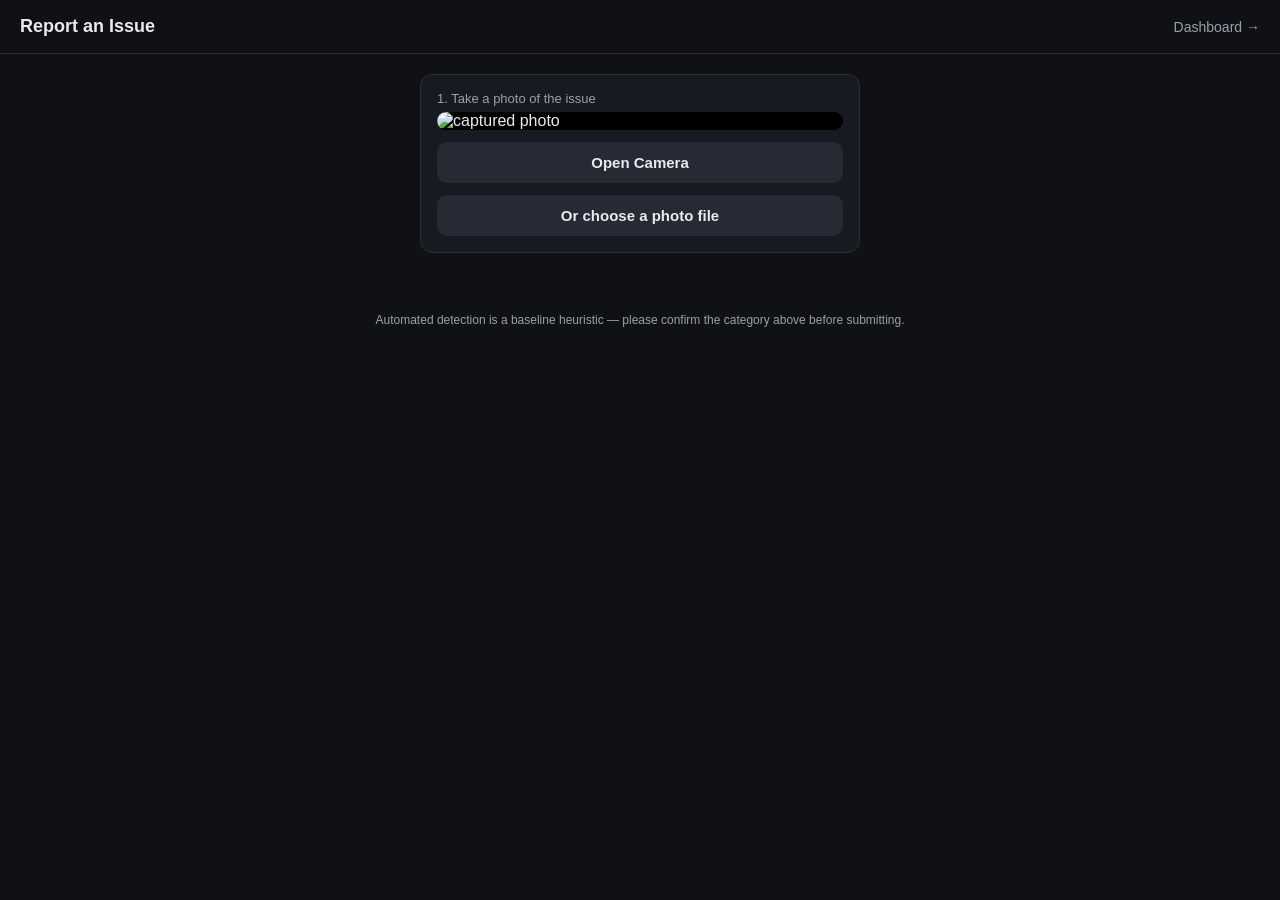
==== frontend/report.html @ 920ede9d "Initial commit: civic issue reporting prototype FastAPI backend (classify, geocode, email alert, SQL" ====
<!doctype html>
<html lang="en">
<head>
<meta charset="utf-8">
<meta name="viewport" content="width=device-width, initial-scale=1">
<title>Report a Civic Issue</title>
<style>
  :root {
    --bg: #0f1115; --panel: #171a21; --border: #2a2e38;
    --text: #e8eaed; --muted: #9aa0ab; --accent: #4f8cff;
    --good: #3ddc84; --warn: #ffb545; --bad: #ff5d5d;
  }
  * { box-sizing: border-box; }
  body {
    margin: 0; font-family: -apple-system, BlinkMacSystemFont, "Segoe UI", Roboto, sans-serif;
    background: var(--bg); color: var(--text);
  }
  header {
    padding: 16px 20px; border-bottom: 1px solid var(--border);
    display: flex; align-items: center; justify-content: space-between;
  }
  header h1 { font-size: 18px; margin: 0; }
  header a { color: var(--muted); text-decoration: none; font-size: 14px; }
  main { max-width: 480px; margin: 0 auto; padding: 20px; }
  .card {
    background: var(--panel); border: 1px solid var(--border);
    border-radius: 12px; padding: 16px; margin-bottom: 16px;
  }
  video, img.preview {
    width: 100%; border-radius: 10px; background: #000; display: block;
  }
  .row { display: flex; gap: 10px; margin-top: 12px; }
  button {
    flex: 1; padding: 12px 14px; border-radius: 10px; border: none;
    font-size: 15px; font-weight: 600; cursor: pointer;
  }
  button.primary { background: var(--accent); color: white; }
  button.secondary { background: #262a35; color: var(--text); }
  button:disabled { opacity: 0.5; cursor: not-allowed; }
  .status-line { font-size: 13px; color: var(--muted); margin-top: 8px; }
  .status-line.good { color: var(--good); }
  .status-line.bad { color: var(--bad); }
  select {
    width: 100%; padding: 10px; border-radius: 8px; background: #11131a;
    color: var(--text); border: 1px solid var(--border); font-size: 15px;
  }
  .badge {
    display: inline-block; padding: 3px 10px; border-radius: 999px;
    font-size: 12px; font-weight: 600; margin-bottom: 8px;
  }
  .badge.high { background: rgba(61,220,132,0.15); color: var(--good); }
  .badge.low { background: rgba(255,181,69,0.15); color: var(--warn); }
  label { font-size: 13px; color: var(--muted); display: block; margin-bottom: 6px; }
  .hidden { display: none; }
  footer { text-align: center; color: var(--muted); font-size: 12px; padding: 24px; }
</style>
</head>
<body>

<header>
  <h1>Report an Issue</h1>
  <a href="dashboard.html">Dashboard →</a>
</header>

<main>

  <div class="card" id="camera-card">
    <label>1. Take a photo of the issue</label>
    <video id="video" autoplay playsinline class="hidden"></video>
    <img id="preview" class="preview hidden" alt="captured photo">
    <canvas id="canvas" class="hidden"></canvas>
    <div class="row">
      <button class="secondary" id="start-camera-btn">Open Camera</button>
      <button class="primary hidden" id="capture-btn">Capture</button>
    </div>
    <div class="row hidden" id="retake-row">
      <button class="secondary" id="retake-btn">Retake</button>
    </div>
    <input type="file" id="file-input" accept="image/*" capture="environment" class="hidden">
    <div class="row">
      <button class="secondary" id="upload-btn">Or choose a photo file</button>
    </div>
  </div>

  <div class="card hidden" id="location-card">
    <label>2. Location</label>
    <div id="location-status" class="status-line">Getting your location…</div>
  </div>

  <div class="card hidden" id="classify-card">
    <label>3. Detected issue — confirm or correct it</label>
    <div id="classify-status" class="status-line">Analyzing photo…</div>
    <div id="classify-result" class="hidden">
      <span id="confidence-badge" class="badge"></span>
      <select id="category-select">
        <option value="pothole">Pothole</option>
        <option value="garbage">Garbage / Waste Pile</option>
        <option value="broken_streetlight">Broken Streetlight</option>
        <option value="water_leakage">Water Leakage</option>
      </select>
    </div>
  </div>

  <div class="card hidden" id="submit-card">
    <button class="primary" id="submit-btn" style="width:100%">Submit Report</button>
    <div id="submit-status" class="status-line"></div>
  </div>

</main>

<footer>Automated detection is a baseline heuristic — please confirm the category above before submitting.</footer>

<script>
const API_BASE = window.location.origin;

const videoEl = document.getElementById('video');
const previewEl = document.getElementById('preview');
const canvasEl = document.getElementById('canvas');
const startCameraBtn = document.getElementById('start-camera-btn');
const captureBtn = document.getElementById('capture-btn');
const retakeRow = document.getElementById('retake-row');
const retakeBtn = document.getElementById('retake-btn');
const fileInput = document.getElementById('file-input');
const uploadBtn = document.getElementById('upload-btn');

const locationCard = document.getElementById('location-card');
const locationStatus = document.getElementById('location-status');

const classifyCard = document.getElementById('classify-card');
const classifyStatus = document.getElementById('classify-status');
const classifyResult = document.getElementById('classify-result');
const confidenceBadge = document.getElementById('confidence-badge');
const categorySelect = document.getElementById('category-select');

const submitCard = document.getElementById('submit-card');
const submitBtn = document.getElementById('submit-btn');
const submitStatus = document.getElementById('submit-status');

let imageBlob = null;
let latitude = null, longitude = null;
let lastConfidence = 0;
let stream = null;

uploadBtn.onclick = () => fileInput.click();
fileInput.onchange = () => {
  if (fileInput.files && fileInput.files[0]) {
    handleImageBlob(fileInput.files[0]);
  }
};

startCameraBtn.onclick = async () => {
  try {
    stream = await navigator.mediaDevices.getUserMedia({ video: { facingMode: 'environment' } });
    videoEl.srcObject = stream;
    videoEl.classList.remove('hidden');
    startCameraBtn.classList.add('hidden');
    captureBtn.classList.remove('hidden');
  } catch (e) {
    alert('Could not access camera: ' + e.message + '\nTry "choose a photo file" instead.');
  }
};

captureBtn.onclick = () => {
  canvasEl.width = videoEl.videoWidth;
  canvasEl.height = videoEl.videoHeight;
  canvasEl.getContext('2d').drawImage(videoEl, 0, 0);
  canvasEl.toBlob((blob) => handleImageBlob(blob), 'image/jpeg', 0.9);
  if (stream) stream.getTracks().forEach(t => t.stop());
  videoEl.classList.add('hidden');
  captureBtn.classList.add('hidden');
};

retakeBtn.onclick = () => {
  previewEl.classList.add('hidden');
  retakeRow.classList.add('hidden');
  startCameraBtn.classList.remove('hidden');
  classifyCard.classList.add('hidden');
  submitCard.classList.add('hidden');
  imageBlob = null;
};

function handleImageBlob(blob) {
  imageBlob = blob;
  previewEl.src = URL.createObjectURL(blob);
  previewEl.classList.remove('hidden');
  retakeRow.classList.remove('hidden');
  startCameraBtn.classList.add('hidden');
  captureBtn.classList.add('hidden');

  locationCard.classList.remove('hidden');
  getLocation();

  classifyCard.classList.remove('hidden');
  runClassification();
}

function getLocation() {
  if (!navigator.geolocation) {
    locationStatus.textContent = 'Geolocation not supported by this browser.';
    locationStatus.classList.add('bad');
    return;
  }
  navigator.geolocation.getCurrentPosition(
    (pos) => {
      latitude = pos.coords.latitude;
      longitude = pos.coords.longitude;
      locationStatus.textContent = `Lat ${latitude.toFixed(5)}, Lon ${longitude.toFixed(5)}`;
      locationStatus.classList.add('good');
      maybeShowSubmit();
    },
    (err) => {
      locationStatus.textContent = 'Could not get location: ' + err.message;
      locationStatus.classList.add('bad');
    },
    { enableHighAccuracy: true, timeout: 10000 }
  );
}

async function runClassification() {
  classifyStatus.textContent = 'Analyzing photo…';
  classifyResult.classList.add('hidden');
  const form = new FormData();
  form.append('image', imageBlob, 'photo.jpg');
  try {
    const res = await fetch(`${API_BASE}/classify`, { method: 'POST', body: form });
    if (!res.ok) throw new Error(await res.text());
    const data = await res.json();
    lastConfidence = data.confidence;
    categorySelect.value = data.category;
    const pct = Math.round(data.confidence * 100);
    confidenceBadge.textContent = data.needs_review
      ? `Low confidence (${pct}%) — please check this`
      : `Detected with ${pct}% confidence`;
    confidenceBadge.className = 'badge ' + (data.needs_review ? 'low' : 'high');
    classifyStatus.textContent = '';
    classifyResult.classList.remove('hidden');
    maybeShowSubmit();
  } catch (e) {
    classifyStatus.textContent = 'Detection failed: ' + e.message + ' — pick the category manually below.';
    classifyResult.classList.remove('hidden');
    confidenceBadge.textContent = 'Manual selection needed';
    confidenceBadge.className = 'badge low';
    lastConfidence = 0;
    maybeShowSubmit();
  }
}

function maybeShowSubmit() {
  if (imageBlob && latitude !== null) {
    submitCard.classList.remove('hidden');
  }
}

submitBtn.onclick = async () => {
  submitBtn.disabled = true;
  submitStatus.textContent = 'Submitting…';
  submitStatus.className = 'status-line';

  const form = new FormData();
  form.append('image', imageBlob, 'photo.jpg');
  form.append('latitude', latitude);
  form.append('longitude', longitude);
  form.append('category', categorySelect.value);
  form.append('confidence', lastConfidence);

  try {
    const res = await fetch(`${API_BASE}/report`, { method: 'POST', body: form });
    if (!res.ok) throw new Error(await res.text());
    const data = await res.json();
    submitStatus.textContent = data.email_sent
      ? `Report #${data.id} submitted and emailed to the concerned authority.`
      : `Report #${data.id} saved, but the alert email failed to send (${data.email_error || 'unknown error'}). It is still on the dashboard.`;
    submitStatus.className = 'status-line ' + (data.email_sent ? 'good' : 'bad');
  } catch (e) {
    submitStatus.textContent = 'Submit failed: ' + e.message;
    submitStatus.className = 'status-line bad';
    submitBtn.disabled = false;
  }
};
</script>
</body>
</html>
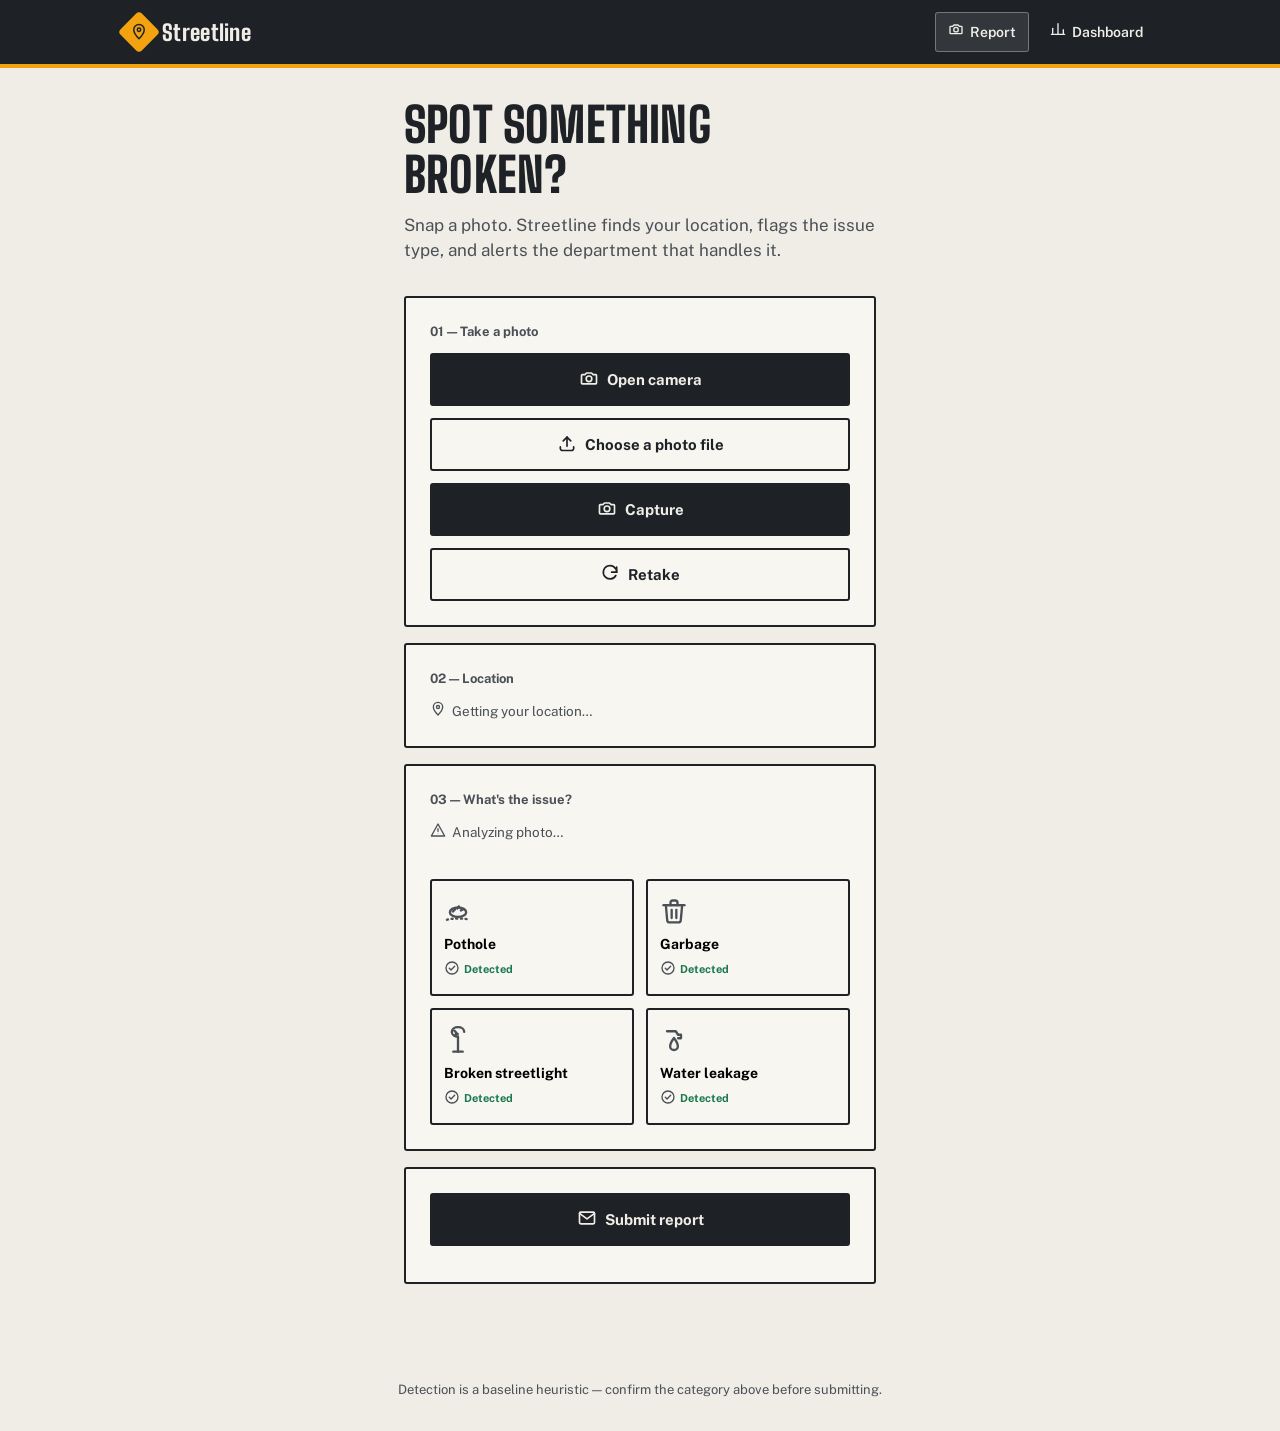
==== commit ae989c4d: "Redesign frontend: route-line stage tracker, icon category picker - New design system (styles.css): " ====
--- a/frontend/report.html
+++ b/frontend/report.html
@@ -3,120 +3,144 @@
 <head>
 <meta charset="utf-8">
 <meta name="viewport" content="width=device-width, initial-scale=1">
-<title>Report a Civic Issue</title>
-<style>
-  :root {
-    --bg: #0f1115; --panel: #171a21; --border: #2a2e38;
-    --text: #e8eaed; --muted: #9aa0ab; --accent: #4f8cff;
-    --good: #3ddc84; --warn: #ffb545; --bad: #ff5d5d;
-  }
-  * { box-sizing: border-box; }
-  body {
-    margin: 0; font-family: -apple-system, BlinkMacSystemFont, "Segoe UI", Roboto, sans-serif;
-    background: var(--bg); color: var(--text);
-  }
-  header {
-    padding: 16px 20px; border-bottom: 1px solid var(--border);
-    display: flex; align-items: center; justify-content: space-between;
-  }
-  header h1 { font-size: 18px; margin: 0; }
-  header a { color: var(--muted); text-decoration: none; font-size: 14px; }
-  main { max-width: 480px; margin: 0 auto; padding: 20px; }
-  .card {
-    background: var(--panel); border: 1px solid var(--border);
-    border-radius: 12px; padding: 16px; margin-bottom: 16px;
-  }
-  video, img.preview {
-    width: 100%; border-radius: 10px; background: #000; display: block;
-  }
-  .row { display: flex; gap: 10px; margin-top: 12px; }
-  button {
-    flex: 1; padding: 12px 14px; border-radius: 10px; border: none;
-    font-size: 15px; font-weight: 600; cursor: pointer;
-  }
-  button.primary { background: var(--accent); color: white; }
-  button.secondary { background: #262a35; color: var(--text); }
-  button:disabled { opacity: 0.5; cursor: not-allowed; }
-  .status-line { font-size: 13px; color: var(--muted); margin-top: 8px; }
-  .status-line.good { color: var(--good); }
-  .status-line.bad { color: var(--bad); }
-  select {
-    width: 100%; padding: 10px; border-radius: 8px; background: #11131a;
-    color: var(--text); border: 1px solid var(--border); font-size: 15px;
-  }
-  .badge {
-    display: inline-block; padding: 3px 10px; border-radius: 999px;
-    font-size: 12px; font-weight: 600; margin-bottom: 8px;
-  }
-  .badge.high { background: rgba(61,220,132,0.15); color: var(--good); }
-  .badge.low { background: rgba(255,181,69,0.15); color: var(--warn); }
-  label { font-size: 13px; color: var(--muted); display: block; margin-bottom: 6px; }
-  .hidden { display: none; }
-  footer { text-align: center; color: var(--muted); font-size: 12px; padding: 24px; }
-</style>
+<title>Report an issue — Streetline</title>
+<link rel="preconnect" href="https://fonts.googleapis.com">
+<link rel="preconnect" href="https://fonts.gstatic.com" crossorigin>
+<link href="https://fonts.googleapis.com/css2?family=Big+Shoulders:wght@700;800;900&family=Public+Sans:wght@400;500;600;700&display=swap" rel="stylesheet">
+<link rel="stylesheet" href="styles.css">
 </head>
 <body>
 
-<header>
-  <h1>Report an Issue</h1>
-  <a href="dashboard.html">Dashboard →</a>
+<header class="site-header">
+  <div class="site-header__inner">
+    <a class="brand" href="report.html">
+      <span class="brand__mark" data-icon="pin" data-icon-class="icon"></span>
+      <span class="brand__name">Streetline</span>
+    </a>
+    <nav class="site-nav">
+      <a href="report.html" aria-current="page">
+        <span data-icon="camera" data-icon-class="icon icon--sm"></span>
+        <span class="nav-text">Report</span>
+      </a>
+      <a href="dashboard.html">
+        <span data-icon="chart" data-icon-class="icon icon--sm"></span>
+        <span class="nav-text">Dashboard</span>
+      </a>
+    </nav>
+  </div>
 </header>
 
-<main>
-
-  <div class="card" id="camera-card">
-    <label>1. Take a photo of the issue</label>
-    <video id="video" autoplay playsinline class="hidden"></video>
-    <img id="preview" class="preview hidden" alt="captured photo">
-    <canvas id="canvas" class="hidden"></canvas>
-    <div class="row">
-      <button class="secondary" id="start-camera-btn">Open Camera</button>
-      <button class="primary hidden" id="capture-btn">Capture</button>
-    </div>
-    <div class="row hidden" id="retake-row">
-      <button class="secondary" id="retake-btn">Retake</button>
-    </div>
-    <input type="file" id="file-input" accept="image/*" capture="environment" class="hidden">
-    <div class="row">
-      <button class="secondary" id="upload-btn">Or choose a photo file</button>
-    </div>
-  </div>
-
-  <div class="card hidden" id="location-card">
-    <label>2. Location</label>
-    <div id="location-status" class="status-line">Getting your location…</div>
-  </div>
-
-  <div class="card hidden" id="classify-card">
-    <label>3. Detected issue — confirm or correct it</label>
-    <div id="classify-status" class="status-line">Analyzing photo…</div>
+<main class="page page--narrow">
+
+  <div class="hero">
+    <h1>Spot something broken?</h1>
+    <p>Snap a photo. Streetline finds your location, flags the issue type, and alerts the department that handles it.</p>
+  </div>
+
+  <div class="ticket capture-stage" id="camera-card">
+    <p class="ticket__label">01 — Take a photo</p>
+
+    <video id="video" autoplay playsinline class="visually-hidden"></video>
+    <img id="preview" class="capture-preview visually-hidden" alt="Captured photo of the issue">
+    <canvas id="canvas" class="visually-hidden"></canvas>
+
+    <div id="camera-placeholder">
+      <div class="btn-row" style="margin-top:0">
+        <button class="btn btn--primary" id="start-camera-btn">
+          <span data-icon="camera" data-icon-class="icon"></span> Open camera
+        </button>
+      </div>
+      <div class="btn-row">
+        <button class="btn" id="upload-btn">
+          <span data-icon="upload" data-icon-class="icon"></span> Choose a photo file
+        </button>
+      </div>
+    </div>
+
+    <div class="btn-row hidden" id="capture-row">
+      <button class="btn btn--primary btn--block" id="capture-btn">
+        <span data-icon="camera" data-icon-class="icon"></span> Capture
+      </button>
+    </div>
+    <div class="btn-row hidden" id="retake-row">
+      <button class="btn btn--block" id="retake-btn">
+        <span data-icon="refresh" data-icon-class="icon"></span> Retake
+      </button>
+    </div>
+    <input type="file" id="file-input" accept="image/*" capture="environment" class="visually-hidden">
+  </div>
+
+  <div class="ticket hidden" id="location-card">
+    <p class="ticket__label">02 — Location</p>
+    <div id="location-status" class="status-line status-line--muted">
+      <span data-icon="pin" data-icon-class="icon icon--sm"></span>
+      <span id="location-text">Getting your location…</span>
+    </div>
+  </div>
+
+  <div class="ticket hidden" id="classify-card">
+    <p class="ticket__label">03 — What's the issue?</p>
+    <div id="classify-status" class="status-line status-line--muted">
+      <span data-icon="warning" data-icon-class="icon icon--sm"></span>
+      <span>Analyzing photo…</span>
+    </div>
     <div id="classify-result" class="hidden">
-      <span id="confidence-badge" class="badge"></span>
-      <select id="category-select">
-        <option value="pothole">Pothole</option>
-        <option value="garbage">Garbage / Waste Pile</option>
-        <option value="broken_streetlight">Broken Streetlight</option>
-        <option value="water_leakage">Water Leakage</option>
-      </select>
-    </div>
-  </div>
-
-  <div class="card hidden" id="submit-card">
-    <button class="primary" id="submit-btn" style="width:100%">Submit Report</button>
-    <div id="submit-status" class="status-line"></div>
+      <div id="confidence-flag" class="flag"></div>
+      <div class="category-grid" id="category-grid" role="group" aria-label="Issue category">
+        <button type="button" class="category-tile" data-category="pothole" aria-pressed="false">
+          <span data-icon="pothole" data-icon-class="icon icon--lg"></span>
+          <span class="category-tile__name">Pothole</span>
+          <span class="category-tile__detected hidden" data-role="detected-badge">
+            <span data-icon="check" data-icon-class="icon icon--sm"></span> Detected
+          </span>
+        </button>
+        <button type="button" class="category-tile" data-category="garbage" aria-pressed="false">
+          <span data-icon="garbage" data-icon-class="icon icon--lg"></span>
+          <span class="category-tile__name">Garbage</span>
+          <span class="category-tile__detected hidden" data-role="detected-badge">
+            <span data-icon="check" data-icon-class="icon icon--sm"></span> Detected
+          </span>
+        </button>
+        <button type="button" class="category-tile" data-category="broken_streetlight" aria-pressed="false">
+          <span data-icon="streetlight" data-icon-class="icon icon--lg"></span>
+          <span class="category-tile__name">Broken streetlight</span>
+          <span class="category-tile__detected hidden" data-role="detected-badge">
+            <span data-icon="check" data-icon-class="icon icon--sm"></span> Detected
+          </span>
+        </button>
+        <button type="button" class="category-tile" data-category="water_leakage" aria-pressed="false">
+          <span data-icon="water" data-icon-class="icon icon--lg"></span>
+          <span class="category-tile__name">Water leakage</span>
+          <span class="category-tile__detected hidden" data-role="detected-badge">
+            <span data-icon="check" data-icon-class="icon icon--sm"></span> Detected
+          </span>
+        </button>
+      </div>
+    </div>
+  </div>
+
+  <div class="ticket hidden" id="submit-card">
+    <button class="btn btn--primary btn--block" id="submit-btn">
+      <span data-icon="mail" data-icon-class="icon"></span> Submit report
+    </button>
+    <div id="submit-status" class="status-line hidden"></div>
   </div>
 
 </main>
 
-<footer>Automated detection is a baseline heuristic — please confirm the category above before submitting.</footer>
-
+<footer class="site-footer">Detection is a baseline heuristic — confirm the category above before submitting.</footer>
+
+<script src="icons.js"></script>
 <script>
 const API_BASE = window.location.origin;
+const CATEGORIES = ['pothole', 'garbage', 'broken_streetlight', 'water_leakage'];
 
 const videoEl = document.getElementById('video');
 const previewEl = document.getElementById('preview');
 const canvasEl = document.getElementById('canvas');
+const cameraPlaceholder = document.getElementById('camera-placeholder');
 const startCameraBtn = document.getElementById('start-camera-btn');
+const captureRow = document.getElementById('capture-row');
 const captureBtn = document.getElementById('capture-btn');
 const retakeRow = document.getElementById('retake-row');
 const retakeBtn = document.getElementById('retake-btn');
@@ -125,12 +149,13 @@
 
 const locationCard = document.getElementById('location-card');
 const locationStatus = document.getElementById('location-status');
+const locationText = document.getElementById('location-text');
 
 const classifyCard = document.getElementById('classify-card');
 const classifyStatus = document.getElementById('classify-status');
 const classifyResult = document.getElementById('classify-result');
-const confidenceBadge = document.getElementById('confidence-badge');
-const categorySelect = document.getElementById('category-select');
+const confidenceFlag = document.getElementById('confidence-flag');
+const categoryTiles = Array.from(document.querySelectorAll('.category-tile'));
 
 const submitCard = document.getElementById('submit-card');
 const submitBtn = document.getElementById('submit-btn');
@@ -139,24 +164,26 @@
 let imageBlob = null;
 let latitude = null, longitude = null;
 let lastConfidence = 0;
+let selectedCategory = null;
 let stream = null;
+
+function show(el) { el.classList.remove('hidden'); }
+function hide(el) { el.classList.add('hidden'); }
 
 uploadBtn.onclick = () => fileInput.click();
 fileInput.onchange = () => {
-  if (fileInput.files && fileInput.files[0]) {
-    handleImageBlob(fileInput.files[0]);
-  }
+  if (fileInput.files && fileInput.files[0]) handleImageBlob(fileInput.files[0]);
 };
 
 startCameraBtn.onclick = async () => {
   try {
     stream = await navigator.mediaDevices.getUserMedia({ video: { facingMode: 'environment' } });
     videoEl.srcObject = stream;
-    videoEl.classList.remove('hidden');
-    startCameraBtn.classList.add('hidden');
-    captureBtn.classList.remove('hidden');
+    show(videoEl);
+    hide(cameraPlaceholder);
+    show(captureRow);
   } catch (e) {
-    alert('Could not access camera: ' + e.message + '\nTry "choose a photo file" instead.');
+    alert('Could not access the camera: ' + e.message + '\nTry "choose a photo file" instead.');
   }
 };
 
@@ -166,59 +193,78 @@
   canvasEl.getContext('2d').drawImage(videoEl, 0, 0);
   canvasEl.toBlob((blob) => handleImageBlob(blob), 'image/jpeg', 0.9);
   if (stream) stream.getTracks().forEach(t => t.stop());
-  videoEl.classList.add('hidden');
-  captureBtn.classList.add('hidden');
+  hide(videoEl);
+  hide(captureRow);
 };
 
 retakeBtn.onclick = () => {
-  previewEl.classList.add('hidden');
-  retakeRow.classList.add('hidden');
-  startCameraBtn.classList.remove('hidden');
-  classifyCard.classList.add('hidden');
-  submitCard.classList.add('hidden');
+  hide(previewEl);
+  hide(retakeRow);
+  show(cameraPlaceholder);
+  hide(classifyCard);
+  hide(submitCard);
   imageBlob = null;
+  selectedCategory = null;
 };
 
 function handleImageBlob(blob) {
   imageBlob = blob;
   previewEl.src = URL.createObjectURL(blob);
-  previewEl.classList.remove('hidden');
-  retakeRow.classList.remove('hidden');
-  startCameraBtn.classList.add('hidden');
-  captureBtn.classList.add('hidden');
-
-  locationCard.classList.remove('hidden');
+  show(previewEl);
+  show(retakeRow);
+  hide(cameraPlaceholder);
+  hide(captureRow);
+
+  show(locationCard);
   getLocation();
 
-  classifyCard.classList.remove('hidden');
+  show(classifyCard);
   runClassification();
 }
 
 function getLocation() {
   if (!navigator.geolocation) {
-    locationStatus.textContent = 'Geolocation not supported by this browser.';
-    locationStatus.classList.add('bad');
+    locationText.textContent = 'Geolocation not supported by this browser.';
+    locationStatus.className = 'status-line status-line--bad';
     return;
   }
   navigator.geolocation.getCurrentPosition(
     (pos) => {
       latitude = pos.coords.latitude;
       longitude = pos.coords.longitude;
-      locationStatus.textContent = `Lat ${latitude.toFixed(5)}, Lon ${longitude.toFixed(5)}`;
-      locationStatus.classList.add('good');
+      locationText.textContent = `Lat ${latitude.toFixed(5)}, Lon ${longitude.toFixed(5)}`;
+      locationStatus.className = 'status-line status-line--good';
       maybeShowSubmit();
     },
     (err) => {
-      locationStatus.textContent = 'Could not get location: ' + err.message;
-      locationStatus.classList.add('bad');
+      locationText.textContent = 'Could not get location: ' + err.message;
+      locationStatus.className = 'status-line status-line--bad';
     },
     { enableHighAccuracy: true, timeout: 10000 }
   );
 }
 
+function selectCategory(cat, { fromDetection } = {}) {
+  selectedCategory = cat;
+  categoryTiles.forEach((tile) => {
+    const isSelected = tile.dataset.category === cat;
+    tile.setAttribute('aria-pressed', String(isSelected));
+    const badge = tile.querySelector('[data-role="detected-badge"]');
+    if (fromDetection) {
+      badge.classList.toggle('hidden', tile.dataset.category !== cat);
+    }
+  });
+}
+
+categoryTiles.forEach((tile) => {
+  tile.addEventListener('click', () => selectCategory(tile.dataset.category));
+});
+
 async function runClassification() {
-  classifyStatus.textContent = 'Analyzing photo…';
-  classifyResult.classList.add('hidden');
+  classifyStatus.querySelector('span:last-child').textContent = 'Analyzing photo…';
+  show(classifyStatus);
+  hide(classifyResult);
+
   const form = new FormData();
   form.append('image', imageBlob, 'photo.jpg');
   try {
@@ -226,54 +272,60 @@
     if (!res.ok) throw new Error(await res.text());
     const data = await res.json();
     lastConfidence = data.confidence;
-    categorySelect.value = data.category;
     const pct = Math.round(data.confidence * 100);
-    confidenceBadge.textContent = data.needs_review
-      ? `Low confidence (${pct}%) — please check this`
-      : `Detected with ${pct}% confidence`;
-    confidenceBadge.className = 'badge ' + (data.needs_review ? 'low' : 'high');
-    classifyStatus.textContent = '';
-    classifyResult.classList.remove('hidden');
+
+    selectCategory(data.category, { fromDetection: true });
+
+    confidenceFlag.innerHTML = data.needs_review
+      ? icon('warning', 'icon icon--sm') + ` Low confidence (${pct}%) — please check this`
+      : icon('check', 'icon icon--sm') + ` Detected with ${pct}% confidence`;
+    confidenceFlag.className = 'flag ' + (data.needs_review ? 'flag--caution' : 'flag--good');
+
+    hide(classifyStatus);
+    show(classifyResult);
     maybeShowSubmit();
   } catch (e) {
-    classifyStatus.textContent = 'Detection failed: ' + e.message + ' — pick the category manually below.';
-    classifyResult.classList.remove('hidden');
-    confidenceBadge.textContent = 'Manual selection needed';
-    confidenceBadge.className = 'badge low';
     lastConfidence = 0;
+    confidenceFlag.innerHTML = icon('warning', 'icon icon--sm') + ' Detection failed — pick the category manually';
+    confidenceFlag.className = 'flag flag--bad';
+    hide(classifyStatus);
+    show(classifyResult);
     maybeShowSubmit();
   }
 }
 
 function maybeShowSubmit() {
-  if (imageBlob && latitude !== null) {
-    submitCard.classList.remove('hidden');
-  }
+  if (imageBlob && latitude !== null) show(submitCard);
 }
 
 submitBtn.onclick = async () => {
+  if (!selectedCategory) {
+    alert('Pick a category above first.');
+    return;
+  }
   submitBtn.disabled = true;
+  submitStatus.className = 'status-line status-line--muted';
   submitStatus.textContent = 'Submitting…';
-  submitStatus.className = 'status-line';
+  show(submitStatus);
 
   const form = new FormData();
   form.append('image', imageBlob, 'photo.jpg');
   form.append('latitude', latitude);
   form.append('longitude', longitude);
-  form.append('category', categorySelect.value);
+  form.append('category', selectedCategory);
   form.append('confidence', lastConfidence);
 
   try {
     const res = await fetch(`${API_BASE}/report`, { method: 'POST', body: form });
     if (!res.ok) throw new Error(await res.text());
     const data = await res.json();
-    submitStatus.textContent = data.email_sent
-      ? `Report #${data.id} submitted and emailed to the concerned authority.`
-      : `Report #${data.id} saved, but the alert email failed to send (${data.email_error || 'unknown error'}). It is still on the dashboard.`;
-    submitStatus.className = 'status-line ' + (data.email_sent ? 'good' : 'bad');
+    submitStatus.innerHTML = data.email_sent
+      ? icon('check', 'icon icon--sm') + ` Report #${data.id} submitted and emailed to the concerned authority.`
+      : icon('warning', 'icon icon--sm') + ` Report #${data.id} saved, but the alert email failed to send (${data.email_error || 'unknown error'}). It's still on the dashboard.`;
+    submitStatus.className = 'status-line ' + (data.email_sent ? 'status-line--good' : 'status-line--bad');
   } catch (e) {
-    submitStatus.textContent = 'Submit failed: ' + e.message;
-    submitStatus.className = 'status-line bad';
+    submitStatus.innerHTML = icon('warning', 'icon icon--sm') + ' Submit failed: ' + e.message;
+    submitStatus.className = 'status-line status-line--bad';
     submitBtn.disabled = false;
   }
 };
--- a/frontend/styles.css
+++ b/frontend/styles.css
@@ -0,0 +1,436 @@
+/* =========================================================================
+   Streetline design system
+   Visual language borrowed from the subject itself: road signage, work
+   tickets, and transit route maps. Progress through a report's four stages
+   is drawn as a route line with stations, not a generic progress bar —
+   because that is literally how the data works (Reported -> Acknowledged
+   -> In Progress -> Resolved is a line with stops, not a percentage).
+   ========================================================================= */
+
+:root {
+  /* --- color: road-sign system, each hue carries a real meaning --- */
+  --ink: #1E2227;
+  --ink-soft: #4B5057;
+  --paper: #EFEDE6;       /* concrete, not cream: cooler, greyer */
+  --paper-raised: #F7F6F1;
+  --line: #CFCBBF;
+  --line-strong: #1E2227;
+
+  --route-blue: #1D4E89;   /* service / acknowledged */
+  --route-blue-tint: #E3EAF3;
+  --caution: #F2A30F;      /* reported / warning */
+  --caution-tint: #FDF1DA;
+  --stop-red: #C7372A;     /* needs review / urgent */
+  --stop-red-tint: #F8E3E0;
+  --go-green: #1A7A4C;     /* resolved / guide sign */
+  --go-green-tint: #E1EFE6;
+  --progress-amber: #B3690A; /* in progress */
+  --progress-amber-tint: #F3E4D1;
+
+  /* --- type --- */
+  --font-display: "Big Shoulders", "Arial Narrow", sans-serif;
+  --font-body: "Public Sans", -apple-system, "Segoe UI", sans-serif;
+
+  /* --- spacing scale --- */
+  --sp-1: 4px;  --sp-2: 8px;  --sp-3: 12px; --sp-4: 16px;
+  --sp-5: 24px; --sp-6: 32px; --sp-7: 48px; --sp-8: 64px;
+
+  --radius: 3px;
+}
+
+* { box-sizing: border-box; }
+
+html { -webkit-text-size-adjust: 100%; }
+
+body {
+  margin: 0;
+  font-family: var(--font-body);
+  background: var(--paper);
+  color: var(--ink);
+  font-size: 16px;
+  line-height: 1.5;
+}
+
+h1, h2, h3 {
+  font-family: var(--font-display);
+  font-weight: 800;
+  letter-spacing: 0.2px;
+  margin: 0;
+  color: var(--ink);
+}
+
+a { color: var(--route-blue); }
+
+:focus-visible {
+  outline: 3px solid var(--route-blue);
+  outline-offset: 2px;
+}
+
+@media (prefers-reduced-motion: reduce) {
+  * { animation-duration: 0.001ms !important; transition-duration: 0.001ms !important; }
+}
+
+.icon { width: 20px; height: 20px; flex-shrink: 0; }
+.icon--sm { width: 16px; height: 16px; }
+.icon--lg { width: 28px; height: 28px; }
+.icon--xl { width: 40px; height: 40px; }
+
+/* ---------------------------------------------------------------------
+   Header / nav — a route sign: mark + wordmark, two destinations
+   --------------------------------------------------------------------- */
+.site-header {
+  background: var(--ink);
+  color: var(--paper);
+  border-bottom: 4px solid var(--caution);
+}
+.site-header__inner {
+  max-width: 1080px;
+  margin: 0 auto;
+  padding: var(--sp-3) var(--sp-5);
+  display: flex;
+  align-items: center;
+  justify-content: space-between;
+}
+.brand {
+  display: flex;
+  align-items: center;
+  gap: var(--sp-2);
+  text-decoration: none;
+  color: var(--paper);
+}
+.brand__mark {
+  width: 30px; height: 30px;
+  background: var(--caution);
+  color: var(--ink);
+  display: flex; align-items: center; justify-content: center;
+  transform: rotate(45deg);
+  border-radius: 4px;
+}
+.brand__mark svg { transform: rotate(-45deg); width: 18px; height: 18px; }
+.brand__name {
+  font-family: var(--font-display);
+  font-weight: 800;
+  font-size: 22px;
+  letter-spacing: 0.3px;
+}
+.site-nav { display: flex; gap: var(--sp-2); }
+.site-nav a {
+  color: var(--paper);
+  text-decoration: none;
+  font-weight: 600;
+  font-size: 14px;
+  padding: var(--sp-2) var(--sp-3);
+  border: 1px solid transparent;
+  border-radius: var(--radius);
+  display: flex; align-items: center; gap: 6px;
+}
+.site-nav a:hover, .site-nav a[aria-current="page"] {
+  border-color: rgba(239,237,230,0.35);
+}
+.site-nav a[aria-current="page"] { background: rgba(239,237,230,0.1); }
+
+/* ---------------------------------------------------------------------
+   Page shell
+   --------------------------------------------------------------------- */
+.page { max-width: 1080px; margin: 0 auto; padding: var(--sp-6) var(--sp-5) var(--sp-8); }
+.page--narrow { max-width: 520px; }
+
+.hero { margin-bottom: var(--sp-6); }
+.hero h1 {
+  font-size: clamp(32px, 5vw, 48px);
+  line-height: 1.05;
+  text-transform: uppercase;
+  max-width: 14ch;
+}
+.hero p {
+  margin: var(--sp-3) 0 0;
+  color: var(--ink-soft);
+  font-size: 17px;
+  max-width: 48ch;
+}
+
+/* ---------------------------------------------------------------------
+   Ticket card — the base surface for anything "on the record":
+   sharp corners, thick rule, no shadow. A paperwork object, not a
+   floating SaaS panel.
+   --------------------------------------------------------------------- */
+.ticket {
+  background: var(--paper-raised);
+  border: 2px solid var(--line-strong);
+  border-radius: var(--radius);
+  padding: var(--sp-5);
+}
+.ticket + .ticket { margin-top: var(--sp-4); }
+.ticket__label {
+  font-size: 13px;
+  font-weight: 700;
+  color: var(--ink-soft);
+  margin: 0 0 var(--sp-3);
+}
+
+/* ---------------------------------------------------------------------
+   Buttons
+   --------------------------------------------------------------------- */
+.btn {
+  font-family: var(--font-body);
+  font-weight: 700;
+  font-size: 15px;
+  padding: 13px 20px;
+  border-radius: var(--radius);
+  border: 2px solid var(--line-strong);
+  cursor: pointer;
+  display: inline-flex;
+  align-items: center;
+  justify-content: center;
+  gap: var(--sp-2);
+  background: var(--paper-raised);
+  color: var(--ink);
+  transition: transform 0.08s ease;
+}
+.btn:active { transform: translateY(1px); }
+.btn:disabled { opacity: 0.45; cursor: not-allowed; }
+.btn--primary { background: var(--ink); color: var(--paper); border-color: var(--ink); }
+.btn--primary:hover:not(:disabled) { background: #30353c; }
+.btn--block { width: 100%; }
+.btn-row { display: flex; gap: var(--sp-3); margin-top: var(--sp-3); }
+.btn-row .btn { flex: 1; }
+
+/* ---------------------------------------------------------------------
+   Category picker — icon tiles instead of a <select>. Each category is
+   a destination on the map, picked by its pictogram, not a text label.
+   --------------------------------------------------------------------- */
+.category-grid {
+  display: grid;
+  grid-template-columns: 1fr 1fr;
+  gap: var(--sp-3);
+  margin-top: var(--sp-3);
+}
+.category-tile {
+  border: 2px solid var(--line-strong);
+  border-radius: var(--radius);
+  background: var(--paper-raised);
+  padding: var(--sp-4) var(--sp-3);
+  display: flex; flex-direction: column; align-items: flex-start; gap: var(--sp-2);
+  cursor: pointer;
+  font-family: var(--font-body);
+  text-align: left;
+}
+.category-tile .icon { color: var(--ink-soft); }
+.category-tile__name { font-weight: 700; font-size: 14px; }
+.category-tile[aria-pressed="true"] {
+  background: var(--ink);
+  color: var(--paper);
+}
+.category-tile[aria-pressed="true"] .icon { color: var(--caution); }
+.category-tile__detected {
+  font-size: 11px; font-weight: 700; color: var(--go-green);
+  display: flex; align-items: center; gap: 4px;
+}
+.category-tile[aria-pressed="true"] .category-tile__detected { color: var(--caution); }
+
+/* ---------------------------------------------------------------------
+   Confidence flag
+   --------------------------------------------------------------------- */
+.flag {
+  display: inline-flex; align-items: center; gap: 6px;
+  font-size: 13px; font-weight: 700;
+  padding: 6px 10px;
+  border-radius: var(--radius);
+}
+.flag--good { background: var(--go-green-tint); color: var(--go-green); }
+.flag--caution { background: var(--caution-tint); color: #8a5d00; }
+.flag--bad { background: var(--stop-red-tint); color: var(--stop-red); }
+
+/* ---------------------------------------------------------------------
+   Route / stage rail — THE signature element. A literal transit line
+   with four stations. Used two ways: (a) small + read-only on a ticket
+   card, (b) large + clickable as the actual status control.
+   --------------------------------------------------------------------- */
+.rail {
+  --rail-color: var(--line);
+  display: grid;
+  grid-template-columns: repeat(4, 1fr);
+  position: relative;
+  margin-top: var(--sp-4);
+}
+.rail__track {
+  position: absolute;
+  top: 13px; left: 12.5%; right: 12.5%;
+  height: 3px;
+  background: var(--line);
+  z-index: 0;
+}
+.rail__track-fill {
+  position: absolute;
+  top: 13px; left: 12.5%;
+  height: 3px;
+  background: var(--go-green);
+  z-index: 1;
+  transition: width 0.25s ease;
+}
+.rail__stop {
+  position: relative;
+  z-index: 2;
+  display: flex;
+  flex-direction: column;
+  align-items: center;
+  gap: 8px;
+  background: transparent;
+  border: none;
+  font-family: var(--font-body);
+  cursor: pointer;
+  padding: 0;
+  color: var(--ink-soft);
+}
+.rail__stop:disabled { cursor: default; }
+.rail__dot {
+  width: 27px; height: 27px;
+  border-radius: 50%;
+  border: 3px solid var(--line);
+  background: var(--paper-raised);
+  display: flex; align-items: center; justify-content: center;
+  color: var(--line-strong);
+}
+.rail__dot .icon { width: 13px; height: 13px; }
+.rail__label {
+  font-size: 11.5px;
+  font-weight: 700;
+  text-align: center;
+  line-height: 1.2;
+}
+.rail__stop--done .rail__dot { background: var(--go-green); border-color: var(--go-green); color: var(--paper); }
+.rail__stop--done .rail__label { color: var(--ink); }
+.rail__stop--current .rail__dot {
+  background: var(--caution); border-color: var(--caution); color: var(--ink);
+  box-shadow: 0 0 0 4px var(--caution-tint);
+}
+.rail__stop--current .rail__label { color: var(--ink); }
+.rail__stop--clickable:hover .rail__dot { border-color: var(--route-blue); }
+
+.rail--sm .rail__dot { width: 20px; height: 20px; border-width: 2px; }
+.rail--sm .rail__dot .icon { width: 10px; height: 10px; }
+.rail--sm .rail__label { font-size: 10px; }
+.rail--sm .rail__track, .rail--sm .rail__track-fill { top: 9px; }
+
+/* ---------------------------------------------------------------------
+   Stats strip — route-sign tiles, bold condensed numerals
+   --------------------------------------------------------------------- */
+.stats {
+  display: grid;
+  grid-template-columns: repeat(auto-fit, minmax(150px, 1fr));
+  gap: var(--sp-3);
+  margin-bottom: var(--sp-5);
+}
+.stat {
+  border: 2px solid var(--line-strong);
+  border-left-width: 8px;
+  border-radius: var(--radius);
+  background: var(--paper-raised);
+  padding: var(--sp-4);
+}
+.stat__num {
+  font-family: var(--font-display);
+  font-weight: 800;
+  font-size: 40px;
+  line-height: 1;
+  font-variant-numeric: tabular-nums;
+}
+.stat__label { font-size: 13px; color: var(--ink-soft); font-weight: 600; margin-top: 4px; }
+.stat--blue { border-left-color: var(--route-blue); }
+.stat--green { border-left-color: var(--go-green); }
+.stat--amber { border-left-color: var(--caution); }
+.stat--red { border-left-color: var(--stop-red); }
+
+/* Aggregate stage overview: how many reports sit at each stop right now */
+.stage-overview {
+  border: 2px solid var(--line-strong);
+  border-radius: var(--radius);
+  background: var(--paper-raised);
+  padding: var(--sp-5);
+  margin-bottom: var(--sp-5);
+}
+.stage-overview__title { font-size: 13px; font-weight: 700; color: var(--ink-soft); margin: 0 0 var(--sp-4); }
+.stage-overview__rail { display: grid; grid-template-columns: repeat(4, 1fr); gap: var(--sp-2); }
+.stage-overview__stop { text-align: center; }
+.stage-overview__count {
+  font-family: var(--font-display);
+  font-weight: 800;
+  font-size: 30px;
+  line-height: 1;
+  font-variant-numeric: tabular-nums;
+}
+
+/* ---------------------------------------------------------------------
+   Map frame
+   --------------------------------------------------------------------- */
+.map-frame {
+  border: 2px solid var(--line-strong);
+  border-radius: var(--radius);
+  overflow: hidden;
+  margin-bottom: var(--sp-5);
+}
+#map { height: 360px; }
+
+/* ---------------------------------------------------------------------
+   Report tickets list
+   --------------------------------------------------------------------- */
+.report-ticket { display: grid; grid-template-columns: 76px 1fr; gap: var(--sp-4); }
+.report-ticket__photo {
+  width: 76px; height: 76px; object-fit: cover; border-radius: var(--radius);
+  border: 2px solid var(--line-strong);
+  background: var(--line);
+}
+.report-ticket__head {
+  display: flex; align-items: flex-start; justify-content: space-between; gap: var(--sp-3); flex-wrap: wrap;
+}
+.report-ticket__title { display: flex; align-items: center; gap: var(--sp-2); }
+.report-ticket__title .icon { color: var(--ink-soft); }
+.report-ticket__category { font-weight: 800; font-size: 16px; }
+.report-ticket__id { font-size: 12px; color: var(--ink-soft); font-weight: 600; }
+.report-ticket__address { color: var(--ink-soft); font-size: 13.5px; margin-top: 2px; display: flex; gap: 5px; align-items: flex-start; }
+.report-ticket__address .icon { margin-top: 1px; }
+
+.empty-state {
+  text-align: center;
+  padding: var(--sp-8) var(--sp-4);
+  color: var(--ink-soft);
+}
+.empty-state .icon--xl { margin-bottom: var(--sp-3); color: var(--line); }
+
+/* ---------------------------------------------------------------------
+   Capture flow (report.html specific pieces shared enough to live here)
+   --------------------------------------------------------------------- */
+.capture-stage { position: relative; }
+video, img.capture-preview {
+  width: 100%; display: block; border-radius: var(--radius);
+  background: #11141a;
+  border: 2px solid var(--line-strong);
+}
+canvas.visually-hidden { display: none; }
+
+.field-label {
+  font-size: 13px; font-weight: 700; color: var(--ink-soft);
+  display: block; margin-bottom: var(--sp-2);
+}
+
+.status-line { font-size: 13.5px; margin-top: var(--sp-3); display: flex; align-items: center; gap: 6px; }
+.status-line--muted { color: var(--ink-soft); }
+.status-line--good { color: var(--go-green); font-weight: 700; }
+.status-line--bad { color: var(--stop-red); font-weight: 700; }
+
+footer.site-footer {
+  text-align: center; color: var(--ink-soft); font-size: 13px;
+  padding: var(--sp-6) var(--sp-4);
+}
+
+.visually-hidden {
+  position: absolute; width: 1px; height: 1px; overflow: hidden;
+  clip: rect(0 0 0 0); white-space: nowrap;
+}
+
+@media (max-width: 560px) {
+  .report-ticket { grid-template-columns: 60px 1fr; }
+  .report-ticket__photo { width: 60px; height: 60px; }
+  .rail__label { font-size: 9.5px; }
+  .site-nav a span.nav-text { display: none; }
+}
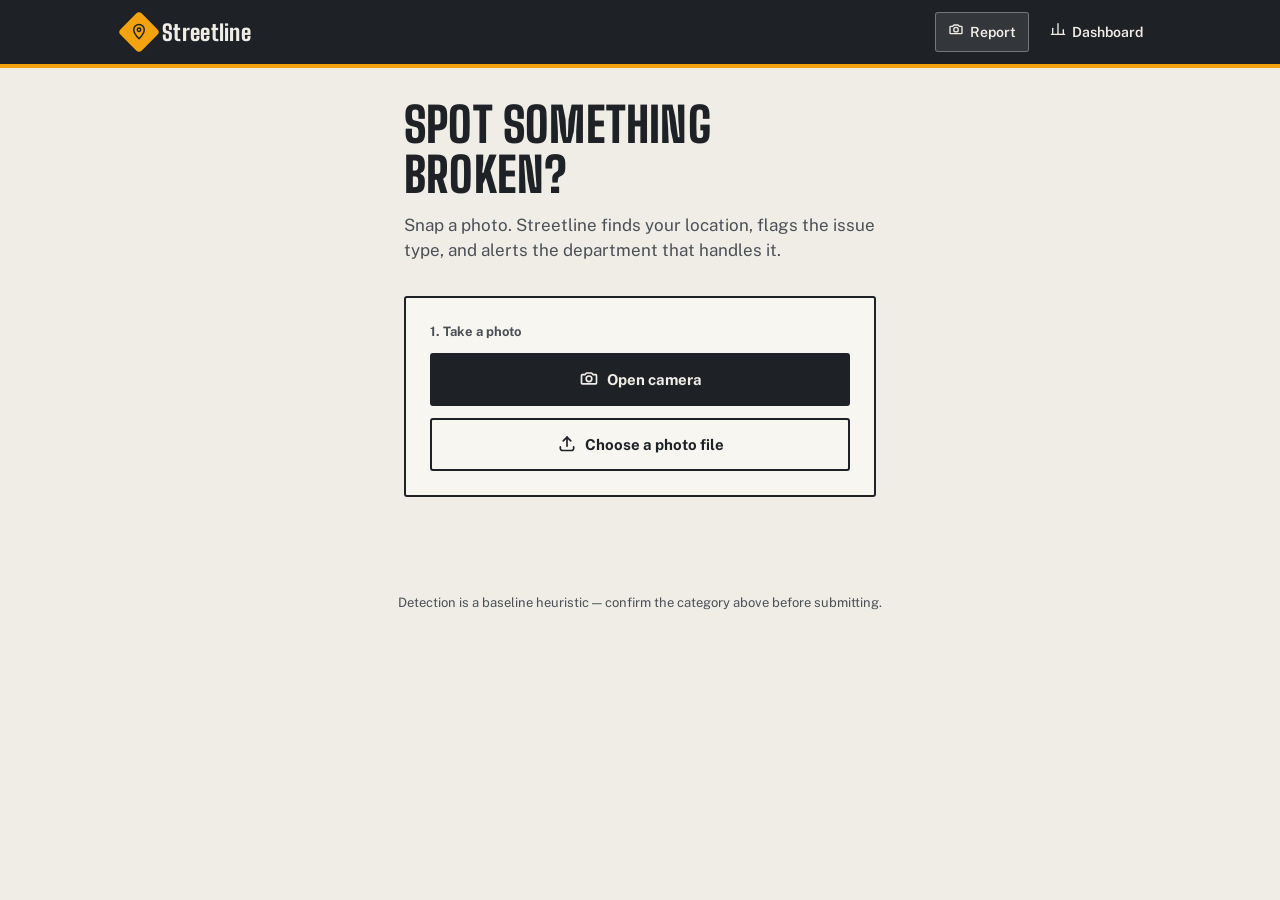
==== commit 3b1a5514: "Fix 3 bugs found during visual QA with real screenshots - styles.css: .hidden utility class was neve" ====
--- a/frontend/report.html
+++ b/frontend/report.html
@@ -38,10 +38,10 @@
   </div>
 
   <div class="ticket capture-stage" id="camera-card">
-    <p class="ticket__label">01 — Take a photo</p>
-
-    <video id="video" autoplay playsinline class="visually-hidden"></video>
-    <img id="preview" class="capture-preview visually-hidden" alt="Captured photo of the issue">
+    <p class="ticket__label">1. Take a photo</p>
+
+    <video id="video" autoplay playsinline class="hidden"></video>
+    <img id="preview" class="capture-preview hidden" alt="Captured photo of the issue">
     <canvas id="canvas" class="visually-hidden"></canvas>
 
     <div id="camera-placeholder">
@@ -71,7 +71,7 @@
   </div>
 
   <div class="ticket hidden" id="location-card">
-    <p class="ticket__label">02 — Location</p>
+    <p class="ticket__label">2. Location</p>
     <div id="location-status" class="status-line status-line--muted">
       <span data-icon="pin" data-icon-class="icon icon--sm"></span>
       <span id="location-text">Getting your location…</span>
@@ -79,7 +79,7 @@
   </div>
 
   <div class="ticket hidden" id="classify-card">
-    <p class="ticket__label">03 — What's the issue?</p>
+    <p class="ticket__label">3. What's the issue?</p>
     <div id="classify-status" class="status-line status-line--muted">
       <span data-icon="warning" data-icon-class="icon icon--sm"></span>
       <span>Analyzing photo…</span>
--- a/frontend/styles.css
+++ b/frontend/styles.css
@@ -428,6 +428,8 @@
   clip: rect(0 0 0 0); white-space: nowrap;
 }
 
+.hidden { display: none !important; }
+
 @media (max-width: 560px) {
   .report-ticket { grid-template-columns: 60px 1fr; }
   .report-ticket__photo { width: 60px; height: 60px; }
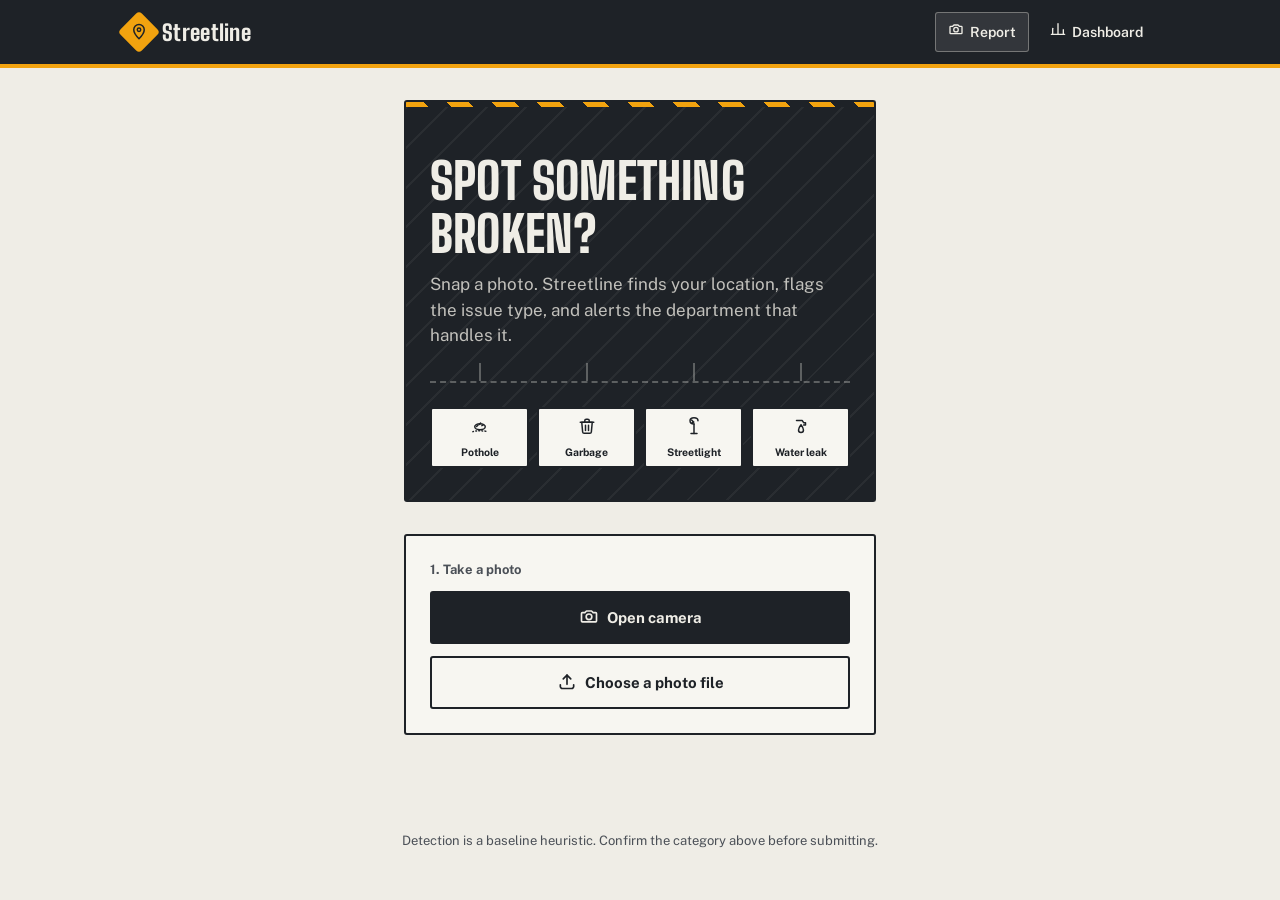
==== commit dab48ea7: "Make the frontend more engaging: color, motion, and a real interaction Visual: - Dark 'night road' h" ====
--- a/frontend/report.html
+++ b/frontend/report.html
@@ -32,9 +32,39 @@
 
 <main class="page page--narrow">
 
+  <div class="stripe-bar"></div>
   <div class="hero">
-    <h1>Spot something broken?</h1>
-    <p>Snap a photo. Streetline finds your location, flags the issue type, and alerts the department that handles it.</p>
+    <div class="hero__inner">
+      <h1>Spot something broken?</h1>
+      <p>Snap a photo. Streetline finds your location, flags the issue type, and alerts the department that handles it.</p>
+
+      <div class="signpost">
+        <div class="signpost__item">
+          <div class="signpost__tag">
+            <span data-icon="pothole" data-icon-class="icon"></span>
+            <span class="signpost__label">Pothole</span>
+          </div>
+        </div>
+        <div class="signpost__item">
+          <div class="signpost__tag">
+            <span data-icon="garbage" data-icon-class="icon"></span>
+            <span class="signpost__label">Garbage</span>
+          </div>
+        </div>
+        <div class="signpost__item">
+          <div class="signpost__tag">
+            <span data-icon="streetlight" data-icon-class="icon"></span>
+            <span class="signpost__label">Streetlight</span>
+          </div>
+        </div>
+        <div class="signpost__item">
+          <div class="signpost__tag">
+            <span data-icon="water" data-icon-class="icon"></span>
+            <span class="signpost__label">Water leak</span>
+          </div>
+        </div>
+      </div>
+    </div>
   </div>
 
   <div class="ticket capture-stage" id="camera-card">
@@ -88,28 +118,28 @@
       <div id="confidence-flag" class="flag"></div>
       <div class="category-grid" id="category-grid" role="group" aria-label="Issue category">
         <button type="button" class="category-tile" data-category="pothole" aria-pressed="false">
-          <span data-icon="pothole" data-icon-class="icon icon--lg"></span>
+          <span class="cat-chip cat-chip--pothole"><span data-icon="pothole" data-icon-class="icon"></span></span>
           <span class="category-tile__name">Pothole</span>
           <span class="category-tile__detected hidden" data-role="detected-badge">
             <span data-icon="check" data-icon-class="icon icon--sm"></span> Detected
           </span>
         </button>
         <button type="button" class="category-tile" data-category="garbage" aria-pressed="false">
-          <span data-icon="garbage" data-icon-class="icon icon--lg"></span>
+          <span class="cat-chip cat-chip--garbage"><span data-icon="garbage" data-icon-class="icon"></span></span>
           <span class="category-tile__name">Garbage</span>
           <span class="category-tile__detected hidden" data-role="detected-badge">
             <span data-icon="check" data-icon-class="icon icon--sm"></span> Detected
           </span>
         </button>
         <button type="button" class="category-tile" data-category="broken_streetlight" aria-pressed="false">
-          <span data-icon="streetlight" data-icon-class="icon icon--lg"></span>
+          <span class="cat-chip cat-chip--broken_streetlight"><span data-icon="streetlight" data-icon-class="icon"></span></span>
           <span class="category-tile__name">Broken streetlight</span>
           <span class="category-tile__detected hidden" data-role="detected-badge">
             <span data-icon="check" data-icon-class="icon icon--sm"></span> Detected
           </span>
         </button>
         <button type="button" class="category-tile" data-category="water_leakage" aria-pressed="false">
-          <span data-icon="water" data-icon-class="icon icon--lg"></span>
+          <span class="cat-chip cat-chip--water_leakage"><span data-icon="water" data-icon-class="icon"></span></span>
           <span class="category-tile__name">Water leakage</span>
           <span class="category-tile__detected hidden" data-role="detected-badge">
             <span data-icon="check" data-icon-class="icon icon--sm"></span> Detected
@@ -128,7 +158,7 @@
 
 </main>
 
-<footer class="site-footer">Detection is a baseline heuristic — confirm the category above before submitting.</footer>
+<footer class="site-footer">Detection is a baseline heuristic. Confirm the category above before submitting.</footer>
 
 <script src="icons.js"></script>
 <script>
@@ -277,7 +307,7 @@
     selectCategory(data.category, { fromDetection: true });
 
     confidenceFlag.innerHTML = data.needs_review
-      ? icon('warning', 'icon icon--sm') + ` Low confidence (${pct}%) — please check this`
+      ? icon('warning', 'icon icon--sm') + ` Low confidence (${pct}%). Please check this.`
       : icon('check', 'icon icon--sm') + ` Detected with ${pct}% confidence`;
     confidenceFlag.className = 'flag ' + (data.needs_review ? 'flag--caution' : 'flag--good');
 
@@ -286,7 +316,7 @@
     maybeShowSubmit();
   } catch (e) {
     lastConfidence = 0;
-    confidenceFlag.innerHTML = icon('warning', 'icon icon--sm') + ' Detection failed — pick the category manually';
+    confidenceFlag.innerHTML = icon('warning', 'icon icon--sm') + ' Detection failed. Pick the category manually';
     confidenceFlag.className = 'flag flag--bad';
     hide(classifyStatus);
     show(classifyResult);
--- a/frontend/styles.css
+++ b/frontend/styles.css
@@ -27,6 +27,17 @@
   --progress-amber: #B3690A; /* in progress */
   --progress-amber-tint: #F3E4D1;
 
+  /* category accents — each issue type gets its own identity, like a
+     utility map's color-coded lines (water = teal, power = yellow) */
+  --cat-pothole: var(--stop-red);
+  --cat-pothole-tint: var(--stop-red-tint);
+  --cat-garbage: #5C6B3F;
+  --cat-garbage-tint: #E7E9DC;
+  --cat-streetlight: var(--caution);
+  --cat-streetlight-tint: var(--caution-tint);
+  --cat-water: #0E7C86;
+  --cat-water-tint: #DCEBEC;
+
   /* --- type --- */
   --font-display: "Big Shoulders", "Arial Narrow", sans-serif;
   --font-body: "Public Sans", -apple-system, "Segoe UI", sans-serif;
@@ -135,19 +146,110 @@
 .page { max-width: 1080px; margin: 0 auto; padding: var(--sp-6) var(--sp-5) var(--sp-8); }
 .page--narrow { max-width: 520px; }
 
-.hero { margin-bottom: var(--sp-6); }
+/* Caution-tape accent — used sparingly, above the hero and nowhere else,
+   so it reads as a signal (something starts here) rather than wallpaper. */
+.stripe-bar {
+  height: 7px;
+  background: repeating-linear-gradient(45deg,
+    var(--caution) 0 16px, var(--ink) 16px 32px);
+  border: 2px solid var(--line-strong);
+  border-bottom: none;
+  border-radius: var(--radius) var(--radius) 0 0;
+}
+
+.hero {
+  margin: 0 0 var(--sp-6);
+  background: var(--ink);
+  color: var(--paper);
+  border: 2px solid var(--line-strong);
+  border-top: none;
+  border-radius: 0 0 var(--radius) var(--radius);
+  padding: var(--sp-7) var(--sp-5) var(--sp-6);
+  position: relative;
+  overflow: hidden;
+}
+.hero::before {
+  content: '';
+  position: absolute; inset: 0;
+  background-image: repeating-linear-gradient(135deg,
+    rgba(239,237,230,0.055) 0 2px, transparent 2px 28px);
+  pointer-events: none;
+}
+.hero__inner { position: relative; }
 .hero h1 {
-  font-size: clamp(32px, 5vw, 48px);
+  font-size: clamp(32px, 5vw, 50px);
   line-height: 1.05;
   text-transform: uppercase;
   max-width: 14ch;
+  color: var(--paper);
+  opacity: 0;
+  transform: translateY(10px);
+  animation: hero-in 0.5s ease-out 0.05s forwards;
 }
 .hero p {
   margin: var(--sp-3) 0 0;
-  color: var(--ink-soft);
+  color: rgba(239,237,230,0.78);
   font-size: 17px;
   max-width: 48ch;
-}
+  opacity: 0;
+  transform: translateY(10px);
+  animation: hero-in 0.5s ease-out 0.18s forwards;
+}
+@keyframes hero-in { to { opacity: 1; transform: translateY(0); } }
+@media (prefers-reduced-motion: reduce) {
+  .hero h1, .hero p { animation: none; opacity: 1; transform: none; }
+}
+
+/* Signpost — a row of hanging signs off a dashed wire. Reused for the
+   category picker's intro (report.html) and the stage legend
+   (dashboard.html): same component, different content. */
+.signpost {
+  display: flex;
+  justify-content: space-between;
+  gap: var(--sp-2);
+  margin-top: var(--sp-6);
+  padding-top: var(--sp-5);
+  border-top: 2px dashed rgba(239,237,230,0.3);
+  position: relative;
+}
+.signpost__item {
+  display: flex; flex-direction: column; align-items: center; gap: 6px;
+  flex: 1;
+  min-width: 0;
+}
+.signpost__item::before {
+  content: '';
+  position: absolute; top: -2px;
+  width: 2px; height: 18px;
+  background: rgba(239,237,230,0.3);
+  transform: translateY(-18px);
+}
+.signpost__tag {
+  background: var(--paper-raised);
+  color: var(--ink);
+  border: 2px solid var(--line-strong);
+  border-radius: var(--radius);
+  padding: 8px 6px;
+  display: flex; flex-direction: column; align-items: center; gap: 4px;
+  width: 100%;
+}
+.signpost__tag .icon { width: 18px; height: 18px; }
+.signpost__label { font-size: 10.5px; font-weight: 700; text-align: center; line-height: 1.15; }
+
+/* Per-category icon chip — a colored roundel behind the pictogram */
+.cat-chip {
+  width: 44px; height: 44px; border-radius: 50%;
+  display: flex; align-items: center; justify-content: center;
+  flex-shrink: 0;
+}
+.cat-chip .icon { color: var(--paper-raised); width: 22px; height: 22px; }
+.cat-chip--pothole { background: var(--cat-pothole); }
+.cat-chip--garbage { background: var(--cat-garbage); }
+.cat-chip--broken_streetlight { background: var(--cat-streetlight); color: var(--ink); }
+.cat-chip--broken_streetlight .icon { color: var(--ink); }
+.cat-chip--water_leakage { background: var(--cat-water); }
+.cat-chip--sm { width: 32px; height: 32px; }
+.cat-chip--sm .icon { width: 16px; height: 16px; }
 
 /* ---------------------------------------------------------------------
    Ticket card — the base surface for anything "on the record":
@@ -185,9 +287,10 @@
   gap: var(--sp-2);
   background: var(--paper-raised);
   color: var(--ink);
-  transition: transform 0.08s ease;
-}
-.btn:active { transform: translateY(1px); }
+  transition: transform 0.1s ease, border-color 0.1s ease;
+}
+.btn:hover:not(:disabled) { transform: translateY(-2px); }
+.btn:active:not(:disabled) { transform: translateY(0); }
 .btn:disabled { opacity: 0.45; cursor: not-allowed; }
 .btn--primary { background: var(--ink); color: var(--paper); border-color: var(--ink); }
 .btn--primary:hover:not(:disabled) { background: #30353c; }
@@ -210,18 +313,20 @@
   border-radius: var(--radius);
   background: var(--paper-raised);
   padding: var(--sp-4) var(--sp-3);
-  display: flex; flex-direction: column; align-items: flex-start; gap: var(--sp-2);
+  display: flex; flex-direction: column; align-items: flex-start; gap: var(--sp-3);
   cursor: pointer;
   font-family: var(--font-body);
   text-align: left;
-}
-.category-tile .icon { color: var(--ink-soft); }
+  transition: transform 0.12s ease, border-color 0.12s ease;
+}
+.category-tile:hover { transform: translateY(-2px); border-color: var(--route-blue); }
+.category-tile:active { transform: translateY(0); }
 .category-tile__name { font-weight: 700; font-size: 14px; }
 .category-tile[aria-pressed="true"] {
   background: var(--ink);
   color: var(--paper);
-}
-.category-tile[aria-pressed="true"] .icon { color: var(--caution); }
+  border-color: var(--ink);
+}
 .category-tile__detected {
   font-size: 11px; font-weight: 700; color: var(--go-green);
   display: flex; align-items: center; gap: 4px;
@@ -240,6 +345,7 @@
 .flag--good { background: var(--go-green-tint); color: var(--go-green); }
 .flag--caution { background: var(--caution-tint); color: #8a5d00; }
 .flag--bad { background: var(--stop-red-tint); color: var(--stop-red); }
+.flag--sm { font-size: 11px; padding: 4px 9px; }
 
 /* ---------------------------------------------------------------------
    Route / stage rail — THE signature element. A literal transit line
@@ -328,6 +434,8 @@
   background: var(--paper-raised);
   padding: var(--sp-4);
 }
+.stat__head { display: flex; align-items: center; justify-content: space-between; }
+.stat__icon { color: var(--line-strong); opacity: 0.35; }
 .stat__num {
   font-family: var(--font-display);
   font-weight: 800;
@@ -374,7 +482,11 @@
 /* ---------------------------------------------------------------------
    Report tickets list
    --------------------------------------------------------------------- */
-.report-ticket { display: grid; grid-template-columns: 76px 1fr; gap: var(--sp-4); }
+.report-ticket {
+  display: grid; grid-template-columns: 76px 1fr; gap: var(--sp-4);
+  border-left-width: 8px;
+  transition: border-color 0.12s ease;
+}
 .report-ticket__photo {
   width: 76px; height: 76px; object-fit: cover; border-radius: var(--radius);
   border: 2px solid var(--line-strong);
@@ -383,12 +495,60 @@
 .report-ticket__head {
   display: flex; align-items: flex-start; justify-content: space-between; gap: var(--sp-3); flex-wrap: wrap;
 }
-.report-ticket__title { display: flex; align-items: center; gap: var(--sp-2); }
-.report-ticket__title .icon { color: var(--ink-soft); }
+.report-ticket__title { display: flex; align-items: center; gap: var(--sp-3); }
 .report-ticket__category { font-weight: 800; font-size: 16px; }
 .report-ticket__id { font-size: 12px; color: var(--ink-soft); font-weight: 600; }
 .report-ticket__address { color: var(--ink-soft); font-size: 13.5px; margin-top: 2px; display: flex; gap: 5px; align-items: flex-start; }
 .report-ticket__address .icon { margin-top: 1px; }
+
+.report-ticket--pothole { border-left-color: var(--cat-pothole); }
+.report-ticket--garbage { border-left-color: var(--cat-garbage); }
+.report-ticket--broken_streetlight { border-left-color: var(--cat-streetlight); }
+.report-ticket--water_leakage { border-left-color: var(--cat-water); }
+
+/* Active filter chip, shown when a stage-overview stop is clicked */
+.filter-chip {
+  display: inline-flex; align-items: center; gap: var(--sp-2);
+  background: var(--ink); color: var(--paper);
+  border-radius: var(--radius);
+  padding: 7px 8px 7px 14px;
+  font-size: 13px; font-weight: 700;
+  margin-bottom: var(--sp-4);
+}
+.filter-chip button {
+  background: rgba(239,237,230,0.15); color: var(--paper);
+  border: none; border-radius: 50%;
+  width: 20px; height: 20px;
+  display: flex; align-items: center; justify-content: center;
+  cursor: pointer; font-size: 14px; line-height: 1;
+}
+.filter-chip button:hover { background: rgba(239,237,230,0.3); }
+
+.stage-overview__stop {
+  cursor: pointer;
+  background: transparent; border: none;
+  font-family: var(--font-body);
+  padding: var(--sp-2);
+  border-radius: var(--radius);
+  transition: background 0.12s ease;
+}
+.stage-overview__stop:hover { background: var(--line); background: rgba(0,0,0,0.04); }
+.stage-overview__stop--active { background: var(--caution-tint); }
+.stage-overview__stop--active .rail__dot { border-color: var(--caution); }
+
+/* Live indicator dot */
+.live-dot {
+  display: inline-block; width: 7px; height: 7px; border-radius: 50%;
+  background: var(--go-green);
+  animation: pulse 2s ease-in-out infinite;
+}
+@keyframes pulse {
+  0%, 100% { opacity: 1; }
+  50% { opacity: 0.35; }
+}
+@media (prefers-reduced-motion: reduce) {
+  .live-dot { animation: none; }
+}
 
 .empty-state {
   text-align: center;
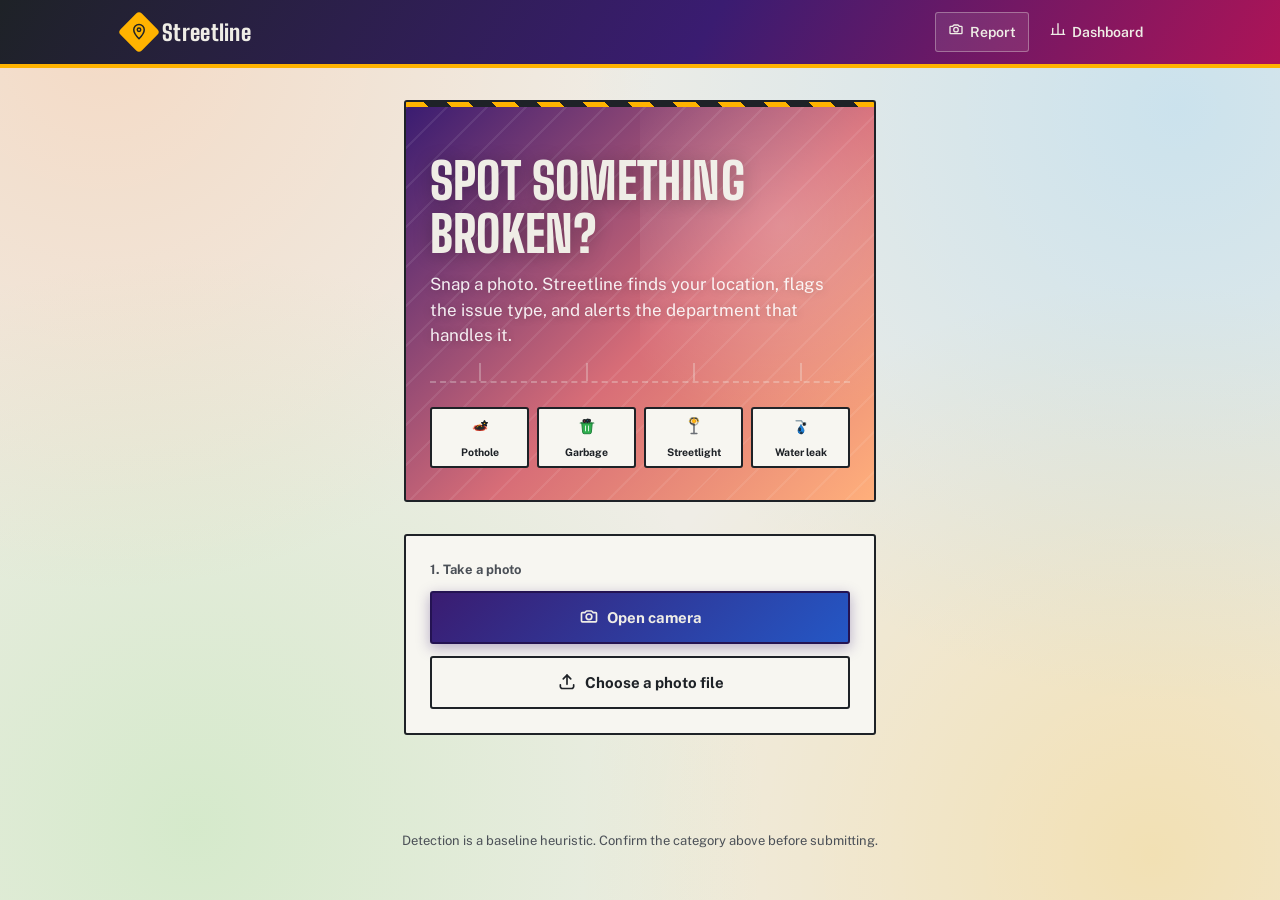
==== commit 97332ef6: "Fix location timeout: fall back to network location, add retry button Live-tested the deployed Rende" ====
--- a/frontend/report.html
+++ b/frontend/report.html
@@ -106,6 +106,9 @@
       <span data-icon="pin" data-icon-class="icon icon--sm"></span>
       <span id="location-text">Getting your location…</span>
     </div>
+    <button type="button" class="btn hidden" id="retry-location-btn" style="margin-top: var(--sp-3);">
+      <span data-icon="refresh" data-icon-class="icon icon--sm"></span> Retry location
+    </button>
   </div>
 
   <div class="ticket hidden" id="classify-card">
@@ -180,6 +183,8 @@
 const locationCard = document.getElementById('location-card');
 const locationStatus = document.getElementById('location-status');
 const locationText = document.getElementById('location-text');
+const retryLocationBtn = document.getElementById('retry-location-btn');
+retryLocationBtn.addEventListener('click', () => getLocation());
 
 const classifyCard = document.getElementById('classify-card');
 const classifyStatus = document.getElementById('classify-status');
@@ -252,25 +257,59 @@
   runClassification();
 }
 
+function onLocationSuccess(pos) {
+  latitude = pos.coords.latitude;
+  longitude = pos.coords.longitude;
+  locationText.textContent = `Lat ${latitude.toFixed(5)}, Lon ${longitude.toFixed(5)}`;
+  locationStatus.className = 'status-line status-line--good';
+  hide(retryLocationBtn);
+  maybeShowSubmit();
+}
+
+function friendlyLocationError(err) {
+  // GeolocationPositionError codes: 1 = PERMISSION_DENIED, 2 = POSITION_UNAVAILABLE, 3 = TIMEOUT
+  if (err.code === 1) return "Location permission denied. Allow location access in your browser's site settings, then retry.";
+  if (err.code === 2) return 'Your device could not determine a location right now. Check your connection and retry.';
+  return 'Location request timed out. Retry, or move somewhere with a clearer GPS/network signal.';
+}
+
 function getLocation() {
   if (!navigator.geolocation) {
     locationText.textContent = 'Geolocation not supported by this browser.';
     locationStatus.className = 'status-line status-line--bad';
     return;
   }
+  locationText.textContent = 'Getting your location…';
+  locationStatus.className = 'status-line status-line--muted';
+  hide(retryLocationBtn);
+
+  // First try: a real GPS fix (precise, but phones/laptops without a GPS
+  // chip or with a weak signal can take a while or never get one).
   navigator.geolocation.getCurrentPosition(
-    (pos) => {
-      latitude = pos.coords.latitude;
-      longitude = pos.coords.longitude;
-      locationText.textContent = `Lat ${latitude.toFixed(5)}, Lon ${longitude.toFixed(5)}`;
-      locationStatus.className = 'status-line status-line--good';
-      maybeShowSubmit();
+    onLocationSuccess,
+    (err) => {
+      if (err.code !== 3) {
+        // Permission denied or position unavailable won't be fixed by
+        // retrying with different accuracy settings -- show it directly.
+        locationText.textContent = friendlyLocationError(err);
+        locationStatus.className = 'status-line status-line--bad';
+        show(retryLocationBtn);
+        return;
+      }
+      // Timed out waiting for a precise fix -- fall back to the faster
+      // Wi-Fi/IP-based location (less precise, but works on desktops and
+      // indoors where a GPS fix may never arrive).
+      navigator.geolocation.getCurrentPosition(
+        onLocationSuccess,
+        (err2) => {
+          locationText.textContent = friendlyLocationError(err2);
+          locationStatus.className = 'status-line status-line--bad';
+          show(retryLocationBtn);
+        },
+        { enableHighAccuracy: false, timeout: 15000, maximumAge: 60000 }
+      );
     },
-    (err) => {
-      locationText.textContent = 'Could not get location: ' + err.message;
-      locationStatus.className = 'status-line status-line--bad';
-    },
-    { enableHighAccuracy: true, timeout: 10000 }
+    { enableHighAccuracy: true, timeout: 8000 }
   );
 }
 
--- a/frontend/styles.css
+++ b/frontend/styles.css
@@ -8,7 +8,8 @@
    ========================================================================= */
 
 :root {
-  /* --- color: road-sign system, each hue carries a real meaning --- */
+  /* --- color: road-sign system, each hue carries a real meaning, pushed
+     to full saturation so the app reads as colorful rather than muted --- */
   --ink: #1E2227;
   --ink-soft: #4B5057;
   --paper: #EFEDE6;       /* concrete, not cream: cooler, greyer */
@@ -16,27 +17,36 @@
   --line: #CFCBBF;
   --line-strong: #1E2227;
 
-  --route-blue: #1D4E89;   /* service / acknowledged */
-  --route-blue-tint: #E3EAF3;
-  --caution: #F2A30F;      /* reported / warning */
-  --caution-tint: #FDF1DA;
-  --stop-red: #C7372A;     /* needs review / urgent */
-  --stop-red-tint: #F8E3E0;
-  --go-green: #1A7A4C;     /* resolved / guide sign */
-  --go-green-tint: #E1EFE6;
-  --progress-amber: #B3690A; /* in progress */
-  --progress-amber-tint: #F3E4D1;
+  --route-blue: #2457C5;   /* service / acknowledged */
+  --route-blue-tint: #E1EBFC;
+  --caution: #FFB300;      /* reported / warning */
+  --caution-tint: #FFF1D1;
+  --stop-red: #E8402F;     /* needs review / urgent */
+  --stop-red-tint: #FCE1DD;
+  --go-green: #16A163;     /* resolved / guide sign */
+  --go-green-tint: #DBF5E7;
+  --progress-amber: #E6690C; /* in progress */
+  --progress-amber-tint: #FDE6D4;
 
   /* category accents — each issue type gets its own identity, like a
-     utility map's color-coded lines (water = teal, power = yellow) */
-  --cat-pothole: var(--stop-red);
-  --cat-pothole-tint: var(--stop-red-tint);
-  --cat-garbage: #5C6B3F;
-  --cat-garbage-tint: #E7E9DC;
-  --cat-streetlight: var(--caution);
-  --cat-streetlight-tint: var(--caution-tint);
-  --cat-water: #0E7C86;
-  --cat-water-tint: #DCEBEC;
+     utility map's color-coded lines (water = blue, power = yellow),
+     each backed by a two-stop gradient for a richer, less flat chip */
+  --cat-pothole: #E8402F;
+  --cat-pothole-grad: linear-gradient(135deg, #FF7A59 0%, #E8402F 55%, #B8231A 100%);
+  --cat-pothole-tint: #FCE1DD;
+  --cat-garbage: #2FAE4E;
+  --cat-garbage-grad: linear-gradient(135deg, #8BE07F 0%, #2FAE4E 55%, #1B7A37 100%);
+  --cat-garbage-tint: #DFF6E2;
+  --cat-streetlight: #FFB300;
+  --cat-streetlight-grad: linear-gradient(135deg, #FFE082 0%, #FFB300 55%, #E67E00 100%);
+  --cat-streetlight-tint: #FFF1D1;
+  --cat-water: #1E88E5;
+  --cat-water-grad: linear-gradient(135deg, #6EC6FF 0%, #1E88E5 55%, #0D5FA8 100%);
+  --cat-water-tint: #DCEEFC;
+
+  /* a vivid, dark-enough-for-white-text sunset wash for heroes/header */
+  --grad-vivid: linear-gradient(135deg, #3A1C71 0%, #D76D77 55%, #FFAF7B 100%);
+  --grad-vivid-deep: linear-gradient(120deg, #1E2227 0%, #3A1C71 55%, #AD1457 100%);
 
   /* --- type --- */
   --font-display: "Big Shoulders", "Arial Narrow", sans-serif;
@@ -56,7 +66,13 @@
 body {
   margin: 0;
   font-family: var(--font-body);
-  background: var(--paper);
+  background:
+    radial-gradient(circle at 8% 4%, rgba(255,175,123,0.30) 0%, transparent 38%),
+    radial-gradient(circle at 92% 12%, rgba(110,198,255,0.28) 0%, transparent 42%),
+    radial-gradient(circle at 15% 92%, rgba(139,224,127,0.26) 0%, transparent 42%),
+    radial-gradient(circle at 90% 95%, rgba(255,179,0,0.22) 0%, transparent 40%),
+    var(--paper);
+  background-attachment: fixed;
   color: var(--ink);
   font-size: 16px;
   line-height: 1.5;
@@ -90,7 +106,7 @@
    Header / nav — a route sign: mark + wordmark, two destinations
    --------------------------------------------------------------------- */
 .site-header {
-  background: var(--ink);
+  background: var(--grad-vivid-deep);
   color: var(--paper);
   border-bottom: 4px solid var(--caution);
 }
@@ -159,7 +175,7 @@
 
 .hero {
   margin: 0 0 var(--sp-6);
-  background: var(--ink);
+  background: var(--grad-vivid);
   color: var(--paper);
   border: 2px solid var(--line-strong);
   border-top: none;
@@ -172,7 +188,14 @@
   content: '';
   position: absolute; inset: 0;
   background-image: repeating-linear-gradient(135deg,
-    rgba(239,237,230,0.055) 0 2px, transparent 2px 28px);
+    rgba(255,255,255,0.08) 0 2px, transparent 2px 28px);
+  pointer-events: none;
+}
+.hero::after {
+  content: '';
+  position: absolute; inset: -40% -10% auto auto;
+  width: 60%; height: 140%;
+  background: radial-gradient(circle, rgba(255,255,255,0.22) 0%, transparent 65%);
   pointer-events: none;
 }
 .hero__inner { position: relative; }
@@ -182,13 +205,15 @@
   text-transform: uppercase;
   max-width: 14ch;
   color: var(--paper);
+  text-shadow: 0 2px 18px rgba(0,0,0,0.28);
   opacity: 0;
   transform: translateY(10px);
   animation: hero-in 0.5s ease-out 0.05s forwards;
 }
 .hero p {
   margin: var(--sp-3) 0 0;
-  color: rgba(239,237,230,0.78);
+  color: rgba(255,255,255,0.9);
+  text-shadow: 0 1px 10px rgba(0,0,0,0.22);
   font-size: 17px;
   max-width: 48ch;
   opacity: 0;
@@ -243,11 +268,12 @@
   flex-shrink: 0;
 }
 .cat-chip .icon { color: var(--paper-raised); width: 22px; height: 22px; }
-.cat-chip--pothole { background: var(--cat-pothole); }
-.cat-chip--garbage { background: var(--cat-garbage); }
-.cat-chip--broken_streetlight { background: var(--cat-streetlight); color: var(--ink); }
+.cat-chip { box-shadow: 0 3px 10px rgba(0,0,0,0.22); }
+.cat-chip--pothole { background: var(--cat-pothole-grad); }
+.cat-chip--garbage { background: var(--cat-garbage-grad); }
+.cat-chip--broken_streetlight { background: var(--cat-streetlight-grad); color: var(--ink); }
 .cat-chip--broken_streetlight .icon { color: var(--ink); }
-.cat-chip--water_leakage { background: var(--cat-water); }
+.cat-chip--water_leakage { background: var(--cat-water-grad); }
 .cat-chip--sm { width: 32px; height: 32px; }
 .cat-chip--sm .icon { width: 16px; height: 16px; }
 
@@ -292,8 +318,12 @@
 .btn:hover:not(:disabled) { transform: translateY(-2px); }
 .btn:active:not(:disabled) { transform: translateY(0); }
 .btn:disabled { opacity: 0.45; cursor: not-allowed; }
-.btn--primary { background: var(--ink); color: var(--paper); border-color: var(--ink); }
-.btn--primary:hover:not(:disabled) { background: #30353c; }
+.btn--primary {
+  background: linear-gradient(135deg, #3A1C71 0%, #2457C5 100%);
+  color: var(--paper); border-color: #241352;
+  box-shadow: 0 4px 14px rgba(58,28,113,0.35);
+}
+.btn--primary:hover:not(:disabled) { background: linear-gradient(135deg, #4A2690 0%, #2f6ae0 100%); }
 .btn--block { width: 100%; }
 .btn-row { display: flex; gap: var(--sp-3); margin-top: var(--sp-3); }
 .btn-row .btn { flex: 1; }
@@ -319,13 +349,13 @@
   text-align: left;
   transition: transform 0.12s ease, border-color 0.12s ease;
 }
-.category-tile:hover { transform: translateY(-2px); border-color: var(--route-blue); }
+.category-tile:hover { transform: translateY(-2px); border-color: var(--route-blue); box-shadow: 0 6px 16px rgba(36,87,197,0.18); }
 .category-tile:active { transform: translateY(0); }
 .category-tile__name { font-weight: 700; font-size: 14px; }
 .category-tile[aria-pressed="true"] {
-  background: var(--ink);
+  background: var(--grad-vivid-deep);
   color: var(--paper);
-  border-color: var(--ink);
+  border-color: #241352;
 }
 .category-tile__detected {
   font-size: 11px; font-weight: 700; color: var(--go-green);
@@ -444,10 +474,10 @@
   font-variant-numeric: tabular-nums;
 }
 .stat__label { font-size: 13px; color: var(--ink-soft); font-weight: 600; margin-top: 4px; }
-.stat--blue { border-left-color: var(--route-blue); }
-.stat--green { border-left-color: var(--go-green); }
-.stat--amber { border-left-color: var(--caution); }
-.stat--red { border-left-color: var(--stop-red); }
+.stat--blue { border-left-color: var(--route-blue); background: linear-gradient(135deg, var(--paper-raised) 45%, var(--route-blue-tint) 100%); }
+.stat--green { border-left-color: var(--go-green); background: linear-gradient(135deg, var(--paper-raised) 45%, var(--go-green-tint) 100%); }
+.stat--amber { border-left-color: var(--caution); background: linear-gradient(135deg, var(--paper-raised) 45%, var(--caution-tint) 100%); }
+.stat--red { border-left-color: var(--stop-red); background: linear-gradient(135deg, var(--paper-raised) 45%, var(--stop-red-tint) 100%); }
 
 /* Aggregate stage overview: how many reports sit at each stop right now */
 .stage-overview {
@@ -509,7 +539,7 @@
 /* Active filter chip, shown when a stage-overview stop is clicked */
 .filter-chip {
   display: inline-flex; align-items: center; gap: var(--sp-2);
-  background: var(--ink); color: var(--paper);
+  background: var(--grad-vivid-deep); color: var(--paper);
   border-radius: var(--radius);
   padding: 7px 8px 7px 14px;
   font-size: 13px; font-weight: 700;
@@ -533,7 +563,7 @@
   transition: background 0.12s ease;
 }
 .stage-overview__stop:hover { background: var(--line); background: rgba(0,0,0,0.04); }
-.stage-overview__stop--active { background: var(--caution-tint); }
+.stage-overview__stop--active { background: linear-gradient(135deg, var(--caution-tint), var(--route-blue-tint)); box-shadow: inset 0 0 0 2px var(--caution); }
 .stage-overview__stop--active .rail__dot { border-color: var(--caution); }
 
 /* Live indicator dot */
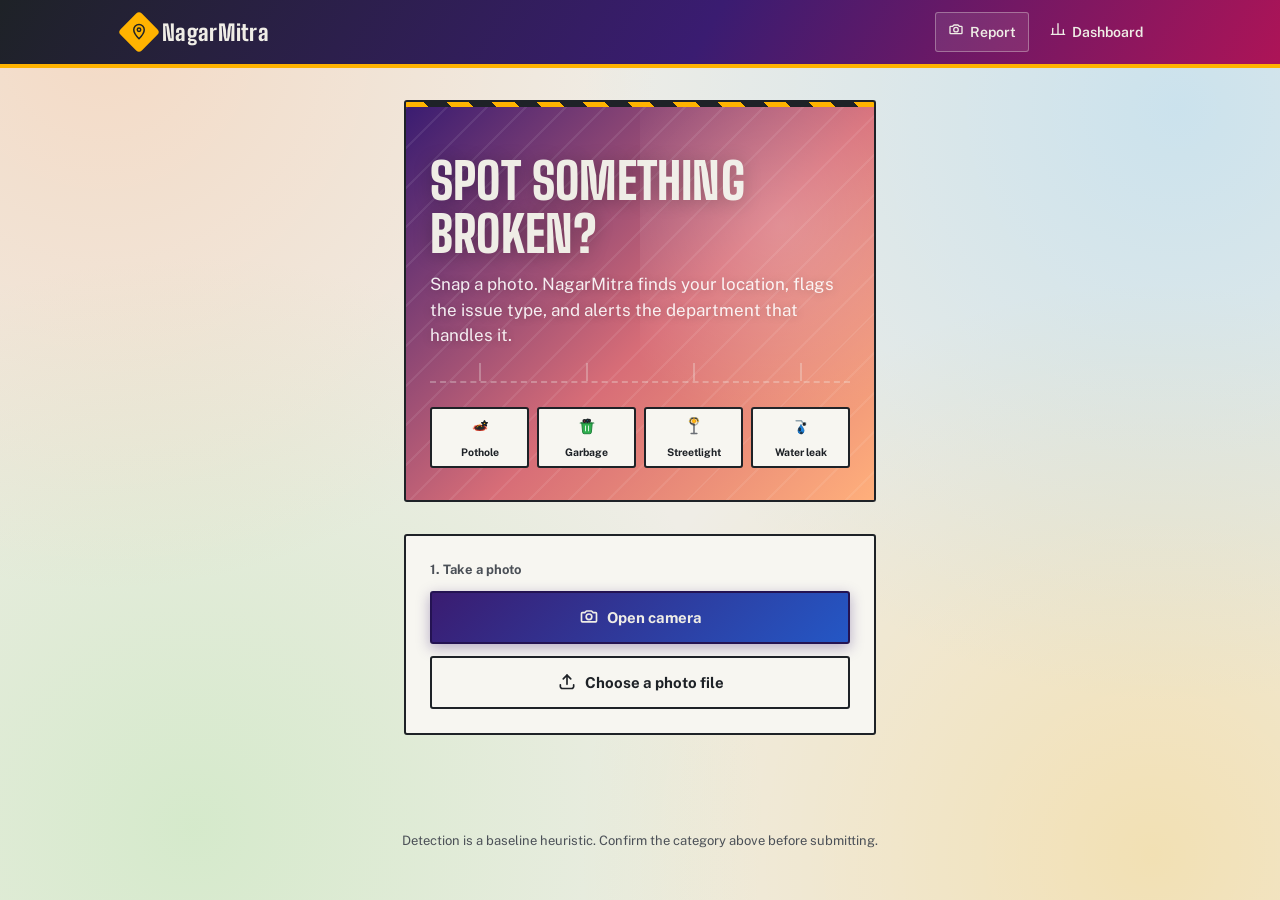
==== commit 84dcd8ba: "Rename app from Streetline to NagarMitra Renamed the brand name everywhere it appears: page titles, " ====
--- a/frontend/report.html
+++ b/frontend/report.html
@@ -3,7 +3,7 @@
 <head>
 <meta charset="utf-8">
 <meta name="viewport" content="width=device-width, initial-scale=1">
-<title>Report an issue — Streetline</title>
+<title>Report an issue — NagarMitra</title>
 <link rel="preconnect" href="https://fonts.googleapis.com">
 <link rel="preconnect" href="https://fonts.gstatic.com" crossorigin>
 <link href="https://fonts.googleapis.com/css2?family=Big+Shoulders:wght@700;800;900&family=Public+Sans:wght@400;500;600;700&display=swap" rel="stylesheet">
@@ -15,7 +15,7 @@
   <div class="site-header__inner">
     <a class="brand" href="report.html">
       <span class="brand__mark" data-icon="pin" data-icon-class="icon"></span>
-      <span class="brand__name">Streetline</span>
+      <span class="brand__name">NagarMitra</span>
     </a>
     <nav class="site-nav">
       <a href="report.html" aria-current="page">
@@ -36,7 +36,7 @@
   <div class="hero">
     <div class="hero__inner">
       <h1>Spot something broken?</h1>
-      <p>Snap a photo. Streetline finds your location, flags the issue type, and alerts the department that handles it.</p>
+      <p>Snap a photo. NagarMitra finds your location, flags the issue type, and alerts the department that handles it.</p>
 
       <div class="signpost">
         <div class="signpost__item">
--- a/frontend/styles.css
+++ b/frontend/styles.css
@@ -1,5 +1,5 @@
 /* =========================================================================
-   Streetline design system
+   NagarMitra design system
    Visual language borrowed from the subject itself: road signage, work
    tickets, and transit route maps. Progress through a report's four stages
    is drawn as a route line with stations, not a generic progress bar —
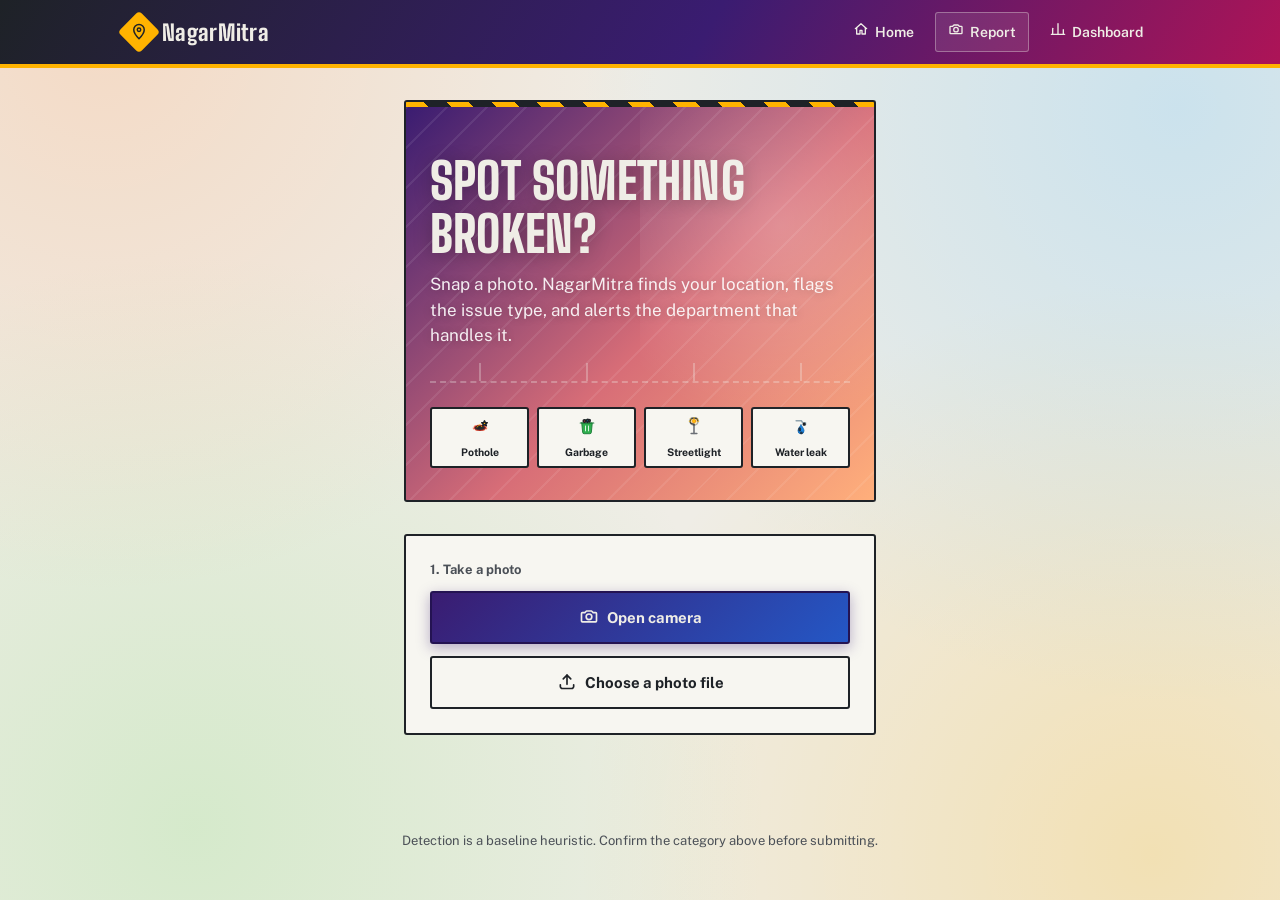
==== commit 839defef: "Add an intro/landing page explaining the platform New frontend/index.html introduces NagarMitra befo" ====
--- a/frontend/report.html
+++ b/frontend/report.html
@@ -13,11 +13,15 @@
 
 <header class="site-header">
   <div class="site-header__inner">
-    <a class="brand" href="report.html">
+    <a class="brand" href="index.html">
       <span class="brand__mark" data-icon="pin" data-icon-class="icon"></span>
       <span class="brand__name">NagarMitra</span>
     </a>
     <nav class="site-nav">
+      <a href="index.html">
+        <span data-icon="home" data-icon-class="icon icon--sm"></span>
+        <span class="nav-text">Home</span>
+      </a>
       <a href="report.html" aria-current="page">
         <span data-icon="camera" data-icon-class="icon icon--sm"></span>
         <span class="nav-text">Report</span>
--- a/frontend/styles.css
+++ b/frontend/styles.css
@@ -613,6 +613,97 @@
   padding: var(--sp-6) var(--sp-4);
 }
 
+/* ---------------------------------------------------------------------
+   Intro page (index.html) -- sections built from the same vocabulary as
+   the rest of the app: a plain sentence-case heading, then content.
+   --------------------------------------------------------------------- */
+.intro-section { margin: var(--sp-8) 0; }
+.intro-section h2 {
+  font-size: 24px;
+  margin: 0 0 var(--sp-2);
+  max-width: 26ch;
+}
+.intro-section > p.intro-lede {
+  color: var(--ink-soft);
+  font-size: 15px;
+  max-width: 56ch;
+  margin: 0 0 var(--sp-5);
+}
+
+.cta-row { display: flex; gap: var(--sp-3); margin-top: var(--sp-5); flex-wrap: wrap; }
+.hero .cta-row { margin-top: var(--sp-6); }
+.btn--ghost-light {
+  background: rgba(255,255,255,0.12);
+  border-color: rgba(255,255,255,0.5);
+  color: var(--paper);
+}
+.btn--ghost-light:hover:not(:disabled) { background: rgba(255,255,255,0.22); }
+
+/* A real four-step sequence -- numbering is earned here, not decorative */
+.step-grid {
+  display: grid;
+  grid-template-columns: repeat(4, 1fr);
+  gap: var(--sp-3);
+}
+.step-card {
+  border: 2px solid var(--line-strong);
+  border-radius: var(--radius);
+  background: var(--paper-raised);
+  padding: var(--sp-4);
+}
+.step-card__num {
+  width: 30px; height: 30px; border-radius: 50%;
+  background: var(--ink); color: var(--paper);
+  font-family: var(--font-display); font-weight: 800; font-size: 15px;
+  display: flex; align-items: center; justify-content: center;
+  margin-bottom: var(--sp-3);
+}
+.step-card h3 { font-size: 15px; margin: 0 0 4px; font-family: var(--font-body); font-weight: 700; }
+.step-card p { font-size: 13.5px; color: var(--ink-soft); margin: 0; }
+
+/* Category chips with a description -- same cat-chip identity used
+   throughout the app, now paired with one line of plain explanation */
+.feature-grid {
+  display: grid;
+  grid-template-columns: 1fr 1fr;
+  gap: var(--sp-3);
+}
+.feature-card {
+  border: 2px solid var(--line-strong);
+  border-radius: var(--radius);
+  background: var(--paper-raised);
+  padding: var(--sp-4);
+  display: flex; gap: var(--sp-3); align-items: flex-start;
+}
+.feature-card h3 { font-size: 15px; margin: 0 0 4px; }
+.feature-card p { font-size: 13.5px; color: var(--ink-soft); margin: 0; }
+
+.intro-note {
+  border-left: 3px solid var(--line-strong);
+  padding-left: var(--sp-4);
+  color: var(--ink-soft);
+  font-size: 13.5px;
+  max-width: 64ch;
+}
+
+.intro-cta-band {
+  border: 2px solid var(--line-strong);
+  border-radius: var(--radius);
+  background: var(--grad-vivid-deep);
+  color: var(--paper);
+  padding: var(--sp-6) var(--sp-5);
+  text-align: left;
+}
+.intro-cta-band h2 { color: var(--paper); }
+.intro-cta-band p { color: rgba(255,255,255,0.82); max-width: 50ch; margin: 0 0 0; }
+
+@media (max-width: 720px) {
+  .step-grid, .feature-grid { grid-template-columns: 1fr 1fr; }
+}
+@media (max-width: 560px) {
+  .step-grid, .feature-grid { grid-template-columns: 1fr; }
+}
+
 .visually-hidden {
   position: absolute; width: 1px; height: 1px; overflow: hidden;
   clip: rect(0 0 0 0); white-space: nowrap;
